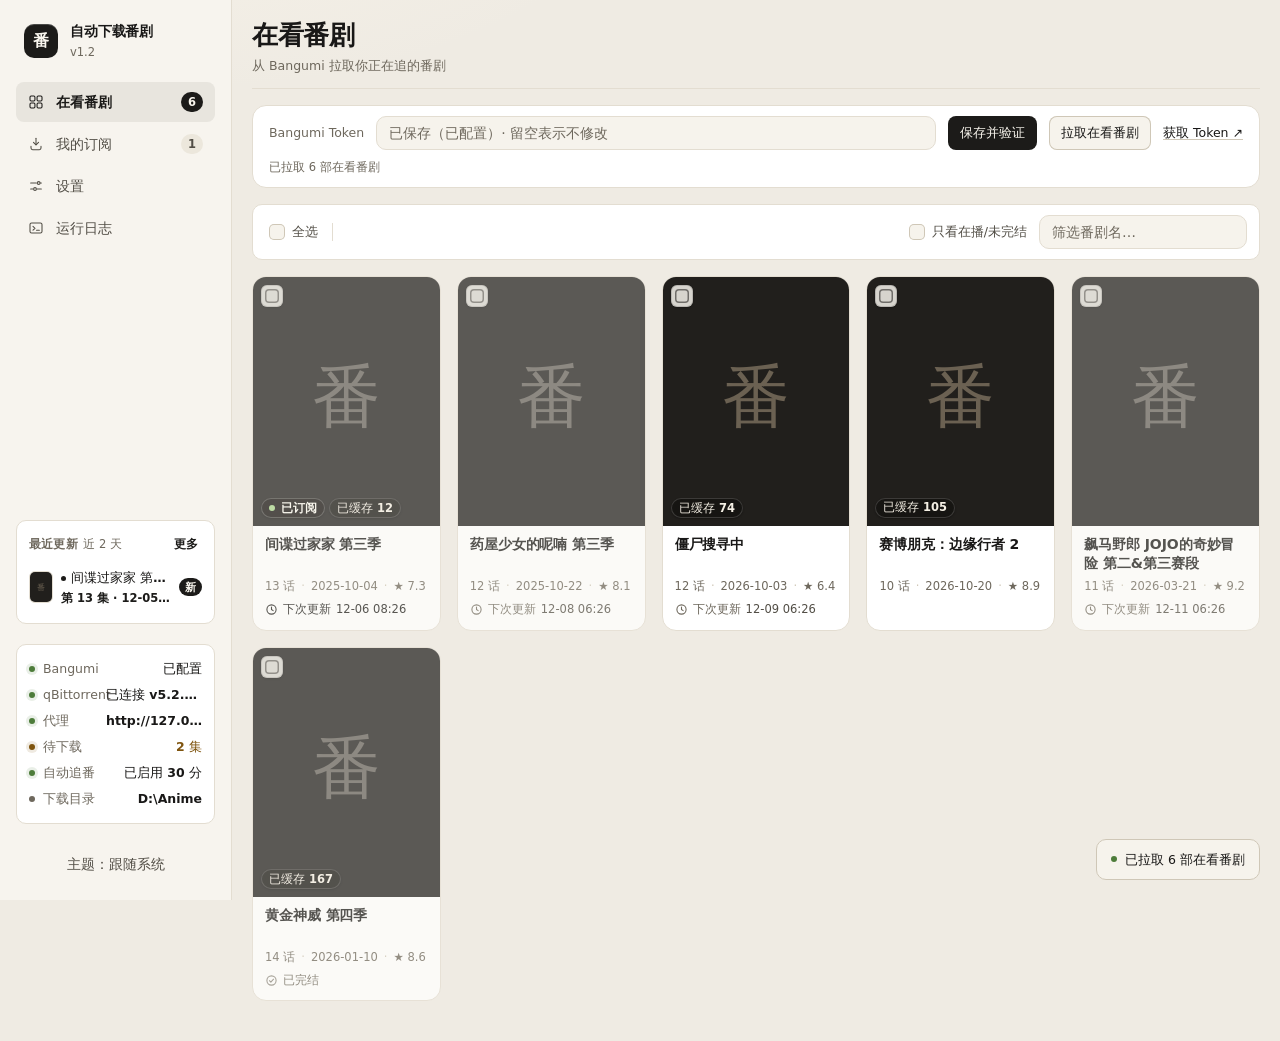
==== _probe/ui_fixture.html @ 160e0a3c "自动下载番剧" ====
<!DOCTYPE html>
<html lang="zh-CN" data-theme="dark">
<head>
<meta charset="UTF-8">
<title>UI 测试页（mock 数据）</title>
<link rel="stylesheet" href="../app/web/styles.css">
<style>
  /* 仅测试页使用：标注区域，方便截图核对 */
  .probe-note { font-size: 11px; color: var(--text-3); padding: 4px 0 0 2px; }
</style>
</head>
<body>
<script>
/* 截图/验收用：?theme=light|dark 强制主题（只影响这个 mock 页，产品逻辑不变） */
(function () {
  try {
    var forced = new URLSearchParams(location.search).get('theme');
    if (forced === 'light' || forced === 'dark') localStorage.setItem('anime-auto-dl-theme', forced);
    else localStorage.removeItem('anime-auto-dl-theme');
  } catch (e) { /* 忽略 */ }
})();
</script>
<!-- 与 index.html 完全一致的结构（由构建脚本从 index.html 抽取） -->

<div class="app">

  <!-- ============ 侧边栏 ============ -->
  <aside class="sidebar">
    <div class="brand">
      <div class="brand-mark">番</div>
      <div class="brand-text">
        <strong>自动下载番剧</strong>
        <span id="app-version">v1.2</span>
      </div>
    </div>

    <nav class="nav" id="nav">
      <button type="button" class="nav-item is-active" data-view="anime">
        <span class="nav-ico" aria-hidden="true"><svg viewBox="0 0 24 24"><rect x="3" y="3" width="7.4" height="7.4" rx="1.7"/><rect x="13.6" y="3" width="7.4" height="7.4" rx="1.7"/><rect x="3" y="13.6" width="7.4" height="7.4" rx="1.7"/><rect x="13.6" y="13.6" width="7.4" height="7.4" rx="1.7"/></svg></span><span class="nav-label">在看番剧</span>
        <span class="nav-badge" id="nav-count-anime">–</span>
      </button>
      <button type="button" class="nav-item" data-view="subs">
        <span class="nav-ico" aria-hidden="true"><svg viewBox="0 0 24 24"><path d="M12 3.5v9.5"/><path d="m8.2 9.4 3.8 3.8 3.8-3.8"/><path d="M4.5 15.5v2.6A2.4 2.4 0 0 0 6.9 20.5h10.2a2.4 2.4 0 0 0 2.4-2.4v-2.6"/></svg></span><span class="nav-label">我的订阅</span>
        <span class="nav-badge" id="nav-count-subs">–</span>
      </button>
      <button type="button" class="nav-item" data-view="config">
        <span class="nav-ico" aria-hidden="true"><svg viewBox="0 0 24 24"><path d="M4 7.5h8.5"/><path d="M18.5 7.5H20"/><circle cx="16" cy="7.5" r="2.1"/><path d="M4 16.5h3.5"/><path d="M13.5 16.5H20"/><circle cx="10.5" cy="16.5" r="2.1"/></svg></span><span class="nav-label">设置</span>
      </button>
      <button type="button" class="nav-item" data-view="logs">
        <span class="nav-ico" aria-hidden="true"><svg viewBox="0 0 24 24"><rect x="3" y="4.5" width="18" height="15" rx="2.4"/><path d="m7.5 9.5 3 2.9-3 2.9"/><path d="M12.8 15.3H17"/></svg></span><span class="nav-label">运行日志</span>
      </button>
    </nav>

    <!-- 侧栏「最近更新」：订阅里**近 2 天内**更新过的番（按最近一集播出时间排）（点一条跳到「我的订阅」并高亮那张卡片） -->
    <div class="side-updates" id="side-updates" hidden>
      <div class="side-updates-head">
        <span>最近更新<i class="side-updates-hint" id="side-updates-hint"></i></span>
        <button type="button" class="side-updates-more" id="btn-side-updates" title="看最近最多 50 条更新">更多</button>
      </div>
      <div class="side-updates-list" id="side-updates-list"></div>
    </div>

    <div class="side-status" id="side-status">
      <div class="status-row"><span class="dot dot-idle" id="dot-bgm"></span><span>Bangumi</span><b id="st-bgm">未配置</b></div>
      <div class="status-row"><span class="dot dot-idle" id="dot-qb"></span><span>qBittorrent</span><b id="st-qb">检测中</b></div>
      <div class="status-row"><span class="dot dot-idle" id="dot-proxy"></span><span>代理</span><b id="st-proxy">关闭</b></div>
      <!-- qBittorrent 掉线期间攒下的待下载集数：有货才显示，点一下立刻重试补下载 -->
      <div class="status-row is-action" id="row-pending" hidden
           title="qBittorrent 恢复连接后会自动补下载；点这里立刻重试">
        <span class="dot dot-warn" id="dot-pending"></span><span>待下载</span><b id="st-pending">0</b>
      </div>
      <div class="status-row"><span class="dot dot-idle" id="dot-watch"></span><span>自动追番</span><b id="st-watch">–</b></div>
      <div class="status-row"><span class="dot dot-idle"></span><span>下载目录</span><b id="st-root" class="ellipsis" title="">–</b></div>
    </div>

    <div class="side-foot">
      <button type="button" class="btn btn-ghost btn-block" id="btn-theme">切换主题</button>
    </div>
  </aside>

  <!-- ============ 主区域 ============ -->
  <main class="content">
    <header class="topbar">
      <div class="topbar-title">
        <h1 id="view-title">在看番剧</h1>
        <p id="view-sub">从 Bangumi 拉取你正在追的番剧</p>
      </div>
      <div class="topbar-actions" id="topbar-actions"></div>
    </header>

    <!-- 在看番剧 -->
    <section class="view" id="view-anime">
      <!-- Token 只在首次配置和失效时用：压成一行，把首屏让给封面 -->
      <div class="panel token-panel" id="token-panel">
        <span class="token-label">Bangumi Token</span>
        <input type="password" id="token-input" class="token-input" placeholder="粘贴 Access Token"
               autocomplete="off" spellcheck="false" aria-label="Bangumi Access Token">
        <button type="button" class="btn btn-primary btn-sm" id="btn-save-token">保存并验证</button>
        <button type="button" class="btn btn-sm" id="btn-load-anime">拉取在看番剧</button>
        <a class="link" id="link-get-token" href="https://next.bgm.tv/demo/access-token"
           target="_blank" rel="noopener">获取 Token ↗</a>
        <span class="token-state" id="token-state"></span>
      </div>

      <div class="toolbar" id="anime-toolbar">
        <label class="check"><input type="checkbox" id="check-all"><span>全选</span></label>
        <span class="toolbar-sep"></span>
        <span class="muted" id="selected-count">已选 0 部</span>
        <div class="batch-actions" id="batch-actions" hidden>
          <!-- 唯一入口：点「批量订阅」打开规则窗口，在里面填规则再执行（不绕过规则） -->
          <button type="button" class="btn btn-sm btn-primary" id="btn-batch-sub" title="按规则逐条匹配后订阅">批量订阅</button>
          <button type="button" class="btn btn-sm" id="btn-batch-fetch">只拉取信息，不下载</button>
          <button type="button" class="btn btn-sm btn-ghost" id="btn-clear-selection">清空选择</button>
        </div>
        <div class="spacer"></div>
        <!-- 默认不勾选：Bangumi「在看」里的番**全部**显示（用户要求），想看哪些还在播时再自己勾上 -->
        <label class="check"><input type="checkbox" id="only-airing"><span>只看在播/未完结</span></label>
        <input type="search" class="input input-search" id="anime-filter" placeholder="筛选番剧名…">
      </div>

      <div class="grid" id="anime-grid"></div>
      <div class="empty" id="anime-empty" hidden>
        <div class="empty-ico"><svg viewBox="0 0 24 24" aria-hidden="true"><rect x="3" y="3" width="7.4" height="7.4" rx="1.7"/><rect x="13.6" y="3" width="7.4" height="7.4" rx="1.7"/><rect x="3" y="13.6" width="7.4" height="7.4" rx="1.7"/><rect x="13.6" y="13.6" width="7.4" height="7.4" rx="1.7"/></svg></div>
        <p>还没有数据。填写 Token 后点击「拉取在看番剧」。</p>
      </div>
    </section>

    <!-- 我的订阅 -->
    <section class="view" id="view-subs" hidden>
      <div class="sub-summary" id="sub-summary"></div>
      <div class="sub-batch-bar" id="sub-batch-bar">
        <button type="button" class="btn btn-sm" id="btn-subs-batch-toggle">批量操作</button>
        <label class="check sub-batch-all"><input type="checkbox" id="subs-select-all"><span>全选</span></label>
        <span class="muted small" id="sub-batch-count"></span>
        <div class="spacer"></div>
        <button type="button" class="btn btn-sm" id="btn-subs-enable-all" disabled>启用</button>
        <button type="button" class="btn btn-sm" id="btn-subs-disable-all" disabled>停用</button>
        <button type="button" class="btn btn-sm" id="btn-subs-check-all" disabled>立即检查</button>
        <button type="button" class="btn btn-sm btn-danger" id="btn-subs-delete-all" disabled>删除</button>
        <span class="muted small" id="sub-batch-state"></span>
      </div>
      <div class="sub-list" id="sub-list"></div>
      <div class="empty" id="subs-empty" hidden>
        <div class="empty-ico"><svg viewBox="0 0 24 24" aria-hidden="true"><path d="M12 3.5v9.5"/><path d="m8.2 9.4 3.8 3.8 3.8-3.8"/><path d="M4.5 15.5v2.6A2.4 2.4 0 0 0 6.9 20.5h10.2a2.4 2.4 0 0 0 2.4-2.4v-2.6"/></svg></div>
        <p>还没有订阅。到「在看番剧」里点开一部番剧，选好字幕组和剧集加入订阅。</p>
      </div>
    </section>

    <!-- 设置 -->
    <section class="view" id="view-config" hidden>
      <div class="settings">

        <div class="panel">
          <div class="panel-head"><h2>下载器 qBittorrent</h2><span class="hint">本机 WebUI，不经过代理</span></div>
          <div class="form-grid">
            <div class="form-cell"><label for="cfg-qb-url">WebUI 地址</label>
              <input id="cfg-qb-url" placeholder="http://127.0.0.1:8080"></div>
            <div class="form-cell"><label for="cfg-qb-user">用户名</label>
              <input id="cfg-qb-user" placeholder="admin"></div>
            <div class="form-cell"><label for="cfg-qb-pass">密码</label>
              <input id="cfg-qb-pass" type="password" placeholder="本机免密可留空"></div>
            <div class="form-cell"><label for="cfg-qb-cat">分类名</label>
              <input id="cfg-qb-cat" placeholder="Bangumi"></div>
            <div class="form-cell"><label for="cfg-qb-tags">标签</label>
              <input id="cfg-qb-tags" placeholder="自动追番"></div>
          </div>
          <div class="panel-actions">
            <button type="button" class="btn btn-sm" id="btn-qb-test">测试连接</button>
          </div>
          <div class="inline-state" id="qb-state"></div>
        </div>

        <div class="panel">
          <div class="panel-head"><h2>下载位置</h2><span class="hint">每部番剧一个文件夹，名称为 Bangumi 简体名</span></div>
          <div class="form-grid">
            <div class="form-cell span-2"><label for="cfg-root">下载根目录</label>
              <input id="cfg-root" placeholder="D:\Anime"></div>
          </div>
          <div class="panel-actions">
            <button type="button" class="btn btn-sm" id="btn-show-folders">查看已有文件夹</button>
          </div>
          <div class="folders" id="folder-list"></div>
        </div>

        <div class="panel">
          <div class="panel-head"><h2>代理设置</h2><span class="hint">仅作用于 Bangumi 与资源网站，不代理 qBittorrent</span></div>
          <div class="form-grid">
            <div class="form-cell"><label class="switch"><input type="checkbox" id="cfg-proxy-on"><span>启用代理</span></label></div>
            <div class="form-cell"><label class="switch"><input type="checkbox" id="cfg-proxy-bgm"><span>Bangumi 走代理</span></label></div>
            <div class="form-cell"><label class="switch"><input type="checkbox" id="cfg-proxy-src"><span>资源站走代理</span></label></div>
            <div class="form-cell"><label for="cfg-proxy-url">代理地址</label>
              <input id="cfg-proxy-url" placeholder="http://127.0.0.1:7890"></div>
            <div class="form-cell"></div>
            <div class="form-cell"></div>
          </div>
        </div>

        <div class="panel">
          <div class="panel-head"><h2>资源网站优先级</h2><span class="hint">从上到下依次优先使用</span></div>
          <div class="source-list" id="source-list"></div>
          <p class="muted small">搜索顺序：先「字幕组 + 番剧名」，搜不到再单独用番剧名；同一条资源跨站去重。</p>
        </div>

        <div class="panel">
          <div class="panel-head"><h2>自动追番</h2><span class="hint">后台定时检查更新并自动下载新集</span></div>
          <div class="form-grid cols-2">
            <div class="form-cell is-switch"><label class="switch"><input type="checkbox" id="cfg-sub-on"><span>启用自动追番</span></label></div>
            <div class="form-cell is-switch"></div>
            <div class="form-cell"><label for="cfg-sub-interval">检查间隔（分钟）</label>
              <input id="cfg-sub-interval" type="number" min="5" max="1440" step="5"></div>
            <div class="form-cell"><label for="cfg-sub-initial">加入订阅时</label>
              <select id="cfg-sub-initial">
                <option value="latest">只下载最新一集</option>
                <option value="all">补齐已播出剧集</option>
                <option value="none">只追新，不补旧</option>
              </select></div>
            <div class="form-cell"><label for="cfg-sub-max">每轮最多下载集数</label>
              <input id="cfg-sub-max" type="number" min="1" max="50" step="1"></div>
            <div class="form-cell"></div>
          </div>
          <div class="panel-actions">
            <button type="button" class="btn btn-sm" id="btn-check-now">立即检查全部订阅</button>
          </div>
        </div>

        <div class="panel">
          <div class="panel-head"><h2>服务</h2><span class="hint">配置保存后立即生效</span></div>
          <div class="form-grid cols-2">
            <div class="form-cell is-switch"><label class="switch"><input type="checkbox" id="cfg-lan"><span>允许局域网访问</span></label></div>
            <div class="form-cell is-switch"><label class="switch"><input type="checkbox" id="cfg-openbrowser"><span>启动时打开浏览器</span></label></div>
            <div class="form-cell"><label for="cfg-host">监听地址</label>
              <input id="cfg-host" placeholder="127.0.0.1"></div>
            <div class="form-cell"><label for="cfg-port">端口</label>
              <input id="cfg-port" type="number" min="1024" max="65535"></div>
          </div>
          <!-- 局域网地址：勾上「允许局域网访问」后，手机/平板照这里显示的地址打开（改完要重启服务才生效） -->
          <div class="lan-hint" id="lan-hint" hidden></div>
          <div class="config-path" id="config-path"></div>
        </div>

        <div class="save-bar">
          <button type="button" class="btn btn-primary" id="btn-save-config">保存全部设置</button>
          <span class="muted" id="save-state"></span>
        </div>
      </div>
    </section>

    <!-- 日志 -->
    <section class="view" id="view-logs" hidden>
      <div class="panel">
        <div class="panel-head"><h2>最近 300 行</h2><span class="hint">按时间正序</span>
          <button type="button" class="btn btn-sm" id="btn-reload-logs">刷新</button></div>
        <pre class="logbox" id="logbox"></pre>
      </div>
    </section>
  </main>
</div>

<!-- ============ 「最近更新」弹窗：侧栏点「更多」打开，最多 50 条 ============ -->
<div class="modal-backdrop" id="updates-modal" hidden>
  <div class="modal updates-modal" role="dialog" aria-modal="true" aria-labelledby="updates-title">
    <header class="updates-head">
      <div>
        <h2 id="updates-title">最近更新</h2>
        <p class="updates-sub" id="updates-sub">按最近一集的播出时间排序</p>
      </div>
      <button type="button" class="icon-btn" id="updates-close" title="关闭"><svg viewBox="0 0 24 24" aria-hidden="true"><path d="M6.5 6.5l11 11M17.5 6.5l-11 11"/></svg></button>
    </header>
    <div class="updates-body" id="updates-list"></div>
  </div>
</div>

<!-- ============ 番剧详情弹窗 ============ -->
<div class="modal-backdrop" id="modal" hidden>
  <div class="modal" role="dialog" aria-modal="true">
    <header class="modal-head">
      <img class="modal-cover" id="m-cover" alt="">
      <div class="modal-info">
        <h2 id="m-title">—</h2>
        <div class="modal-sub" id="m-sub"></div>
        <div class="modal-aliases" id="m-aliases"></div>
      </div>
      <button type="button" class="icon-btn" id="m-close" title="关闭"><svg viewBox="0 0 24 24" aria-hidden="true"><path d="M6.5 6.5l11 11M17.5 6.5l-11 11"/></svg></button>
    </header>

    <div class="tabs" id="m-tabs">
      <button type="button" class="tab is-active" data-tab="res">资源列表</button>
      <button type="button" class="tab" data-tab="sub">订阅设置</button>
    </div>

    <!-- 资源列表 -->
    <div class="tab-body" id="tab-res">
      <!-- 手动搜索：自动搜索搜不到、或想指定某条资源时自己给关键词；加订阅时会把词记住，之后自动追新也用它 -->
      <div class="manual-search">
        <input id="f-keyword" placeholder="手动搜索关键词，回车即搜（可带字幕组名，如「ANi 药屋少女的呢喃」）">
        <button type="button" class="btn" id="btn-keyword-search">手动搜索</button>
        <button type="button" class="btn btn-sm" id="btn-keyword-reset" hidden>恢复自动搜索</button>
      </div>
      <div class="filters">
        <label class="filter"><span>资源站</span>
          <select id="f-source"><option value="">全部</option></select></label>
        <label class="filter"><span>字幕组</span>
          <select id="f-group"><option value="">全部</option></select></label>
        <label class="filter"><span>字幕语言</span>
          <select id="f-lang">
            <option value="">全部</option>
            <option value="chs">简体</option>
            <option value="cht">繁体</option>
            <option value="chj">简日双语</option>
            <option value="cjt">繁日双语</option>
            <option value="both">简繁/双语</option>
            <option value="jp">日文生肉</option>
            <option value="unknown">未标注</option>
          </select></label>
        <label class="filter"><span>分辨率</span>
          <select id="f-res"><option value="">全部</option><option>2160p</option><option>1080p</option><option>720p</option><option>480p</option></select></label>
        <label class="filter"><span>排序</span>
          <select id="f-sort">
            <option value="default">站点优先级</option>
            <option value="ep-desc">集数（新→旧）</option>
            <option value="ep-asc">集数（旧→新）</option>
            <option value="seeders">做种数</option>
            <option value="size">文件大小</option>
          </select></label>
        <label class="check" title="关掉后显示所有季度（含上一季）的资源"><input type="checkbox" id="f-season" checked><span>只看本季</span></label>
        <!-- 右侧动作成组：整行换行时也贴右，不会掉到下一行最左边 -->
        <div class="filters-actions">
          <button type="button" class="btn btn-sm" id="btn-research">重新搜索</button>
          <!-- 筛选完可直接订阅：优先用表里点选的那条资源；没点选则用「订阅设置」里选的集数 -->
          <button type="button" class="btn btn-primary" id="btn-sub-add-res">加入订阅</button>
        </div>
      </div>
      <!-- 第二行：合集 / 噪声项（用户要求：和主筛选分开一行） -->
      <div class="filters-row2">
        <label class="check"><input type="checkbox" id="f-batch"><span>含合集</span></label>
      </div>
      <div class="table-wrap">
        <table class="data-table" id="res-table">
          <thead>
            <tr>
              <!-- 表头可点排序（用户要求：搜索结果支持按标签排序）：data-sort 对应 sortResourceRows 的键 -->
              <th class="col-src sortable" data-sort="source">资源站</th>
              <th class="col-group sortable" data-sort="group">字幕组</th>
              <th class="col-title sortable" data-sort="title">标题</th>
              <th class="col-lang sortable" data-sort="lang">语言</th>
              <th class="col-res sortable" data-sort="resolution">分辨率</th>
              <th class="col-ep num sortable" data-sort="episode">集数</th>
              <th class="col-size num sortable" data-sort="size">大小</th>
              <th class="col-seed num sortable" data-sort="seeders">做种</th>
              <th class="col-time sortable" data-sort="published">发布</th>
              <th class="col-act">操作</th>
            </tr>
          </thead>
          <tbody id="res-body"></tbody>
        </table>
      </div>
      <div class="empty small" id="res-empty" hidden>没有符合条件的资源</div>
      <div class="search-state" id="search-state"></div>
    </div>

    <!-- 字幕组列表已并入「订阅设置」的限定字幕组下拉，这里不再单独成页 -->
    <!-- 保留隐藏容器供 app.js 渲染，避免旧代码引用报错 -->
    <div id="tab-group" hidden><div class="group-list" id="group-list"></div><div id="group-empty"></div></div>

    <!-- 订阅设置 -->
    <div class="tab-body" id="tab-sub" hidden>
      <p class="muted section-hint">选好字幕组与集数，直接点「加入订阅」即可。</p>
      <div class="form-grid">
        <div class="form-cell">

          <label for="s-source">资源站</label>

          <select id="s-source"><option value="">不限</option></select>

          <span class="field-tip">自动追新只在这个站搜（空=所有启用的站）</span>

        </div>

        <div class="form-cell">
          <label for="s-group">限定字幕组</label>
          <select id="s-group">
            <option value="">不限字幕组（任意组）</option>
          </select>
          <span class="field-tip" id="s-group-tip">选定后只从这个字幕组下载</span>
        </div>
        <div class="form-cell">
          <label for="s-res">限定分辨率</label>
          <select id="s-res">
            <option value="">不限</option>
            <option>2160p</option>
            <option>1080p</option>
            <option>720p</option>
            <option>480p</option>
          </select>

        <span class="field-tip">自动追新也只用这个分辨率</span>

        </div>

        <div class="form-cell">

          <label for="s-lang">字幕语言</label>

          <select id="s-lang">

            <option value="">不限</option>

            <option value="chs">简体</option>

            <option value="cht">繁体</option>

            <option value="chj">简日双语</option>

            <option value="cjt">繁日双语</option>

            <option value="both">简繁/双语</option>

            <option value="jp">日文生肉</option>

            <option value="unknown">未标注</option>

          </select>

          <span class="field-tip">选简体就只下简体：繁体、简繁、生肉都不会再自动下</span>
        </div>
        <div class="form-cell">
          <label for="s-episode">立即下载哪一集</label>
          <select id="s-episode">
            <option value="">不下载（仅订阅，之后自动追新）</option>
          </select>
          <span class="field-tip" id="s-episode-tip">按字幕组与分辨率自动挑最优的一条</span>
        </div>
        <div class="form-cell">
          <label for="s-initial">以后新集怎么下</label>
          <select id="s-initial">
            <option value="latest">只下载最新一集</option>
            <option value="all">补齐已播出剧集</option>
            <option value="none">只追新，不补旧</option>
          </select>
        </div>
        <div class="form-cell">
          <label for="s-total">总话数</label>
          <input id="s-total" type="number" min="0" step="1">
        </div>
        <div class="form-cell">
          <label for="s-keyword">自定义搜索词</label>
          <input id="s-keyword" placeholder="留空 = 按番剧名/别名自动搜索">
          <span class="field-tip" id="s-keyword-tip">留空＝按番剧名/别名搜索；手动搜索的词会自动填进来</span>
        </div>
        <div class="form-cell span-2">
          <label for="s-folder">下载目录</label>
          <input id="s-folder" placeholder="D:\Anime\番剧简体名">
        </div>
      </div>

      <div class="sub-preview" id="s-preview"></div>

      <div class="sub-actions">
        <button type="button" class="btn btn-primary" id="btn-sub-add">加入订阅</button>
        <button type="button" class="btn" id="btn-goto-res">去资源列表挑选单集 / 合集</button>
        <span class="muted" id="sub-state"></span>
      </div>

      <div class="history" id="sub-history"></div>
    </div>
  </div>
</div>

<div class="toasts" id="toasts"></div>

<!-- ui.js 必须在 app.js 之前：自绘下拉框与三态主题由它统一管理 -->



  <!-- 管理已下载：独立弹窗（以前是卡片里展开，会顶动整行导致按钮位移） -->
  <div class="modal-backdrop" id="dl-modal" hidden>
    <div class="modal downloads-modal" role="dialog" aria-modal="true" aria-labelledby="dl-title">
      <div class="updates-head">
        <div>
          <h2 id="dl-title">已下载文件管理</h2>
          <p class="updates-sub" id="dl-sub"></p>
        </div>
        <button type="button" class="icon-btn" id="dl-close" title="关闭">
          <svg viewBox="0 0 24 24" aria-hidden="true"><path d="M6.5 6.5l11 11M17.5 6.5l-11 11"/></svg>
        </button>
      </div>
      <div class="updates-body" id="dl-body"></div>
    </div>
  </div>


  <!-- 批量订阅设置：按规则顺序匹配，第一条没匹配到就用下一条 -->
  <div class="modal-backdrop" id="batch-modal" hidden>
    <div class="modal batch-modal" role="dialog" aria-modal="true" aria-labelledby="batch-title">
      <div class="updates-head">
        <div>
          <h2 id="batch-title">批量订阅设置</h2>
          <p class="updates-sub">按顺序尝试规则：第一条没匹配到就试下一条，全部不匹配则该番不订阅</p>
        </div>
        <button type="button" class="icon-btn" id="batch-close" title="关闭">
          <svg viewBox="0 0 24 24" aria-hidden="true"><path d="M6.5 6.5l11 11M17.5 6.5l-11 11"/></svg>
        </button>
      </div>
      <div class="updates-body">
        <div id="batch-rules" class="batch-rules"></div>
        <div class="panel-actions">
          <button type="button" class="btn btn-sm" id="batch-add-rule">添加订阅规则</button>
          <span class="muted small" id="batch-hint">优先级从上到下；合集不会自动下载，只会下最新一集，之后自动追新</span>
        </div>
        <div id="batch-result" class="batch-result"></div>
      </div>
      <div class="batch-foot">
        <button type="button" class="btn btn-primary" id="batch-run">开始批量订阅</button>
      </div>
    </div>
  </div>



<script>
/* =========================================================================
 * mock 层：替换 window.fetch，让 app.js 在无后端情况下渲染完整界面
 * ========================================================================= */
(function () {
  const now = Date.now() / 1000;

  const subjects = [
    { id: 498378, name: 'SPY×FAMILY Season 3', name_cn: '间谍过家家 第三季',
      summary: '间谍过家家第三季。', cover: '', date: '2025-10-04', eps: 13, total_episodes: 13,
      score: 7.3, rank: 1441, collect_type: 3, ep_status: 13, subscribed: true,
      aliases: ['间谍过家家 第三季', '間谍过家家 第三季', 'SPY x FAMILY', 'Spy x Family Season 3'] },
    { id: 568244, name: '薬屋のひとりごと 第3期', name_cn: '药屋少女的呢喃 第三季',
      summary: '', cover: '', date: '2025-10-22', eps: 12, total_episodes: 12,
      score: 8.1, rank: 210, collect_type: 3, ep_status: 4, subscribed: false,
      aliases: ['药屋少女的呢喃 第三季', '藥屋少女的呢喃 第三季', 'Kusuriya no Hitorigoto'] },
    { id: 586255, name: 'ゾンビさがしてます', name_cn: '僵尸搜寻中',
      summary: '', cover: '', date: '2026-10-03', eps: 12, total_episodes: 12,
      score: 6.4, rank: 3021, collect_type: 3, ep_status: 1, subscribed: false,
      aliases: ['僵尸搜寻中', '#ゾンビさがしてます'] },
    { id: 513878, name: 'Cyberpunk: Edgerunners 2', name_cn: '赛博朋克：边缘行者 2',
      summary: '', cover: '', date: '2026-10-20', eps: 10, total_episodes: 10,
      score: 8.9, rank: 88, collect_type: 3, ep_status: 0, subscribed: false,
      aliases: ['赛博朋克：边缘行者 2', 'Cyberpunk: Edgerunners 2'] },
    { id: 639938, name: 'スティール・ボール・ラン', name_cn: '飙马野郎 JOJO的奇妙冒险 第二&第三赛段',
      summary: '', cover: '', date: '2026-03-21', eps: 11, total_episodes: 11,
      score: 9.2, rank: 15, collect_type: 3, ep_status: 11, subscribed: false,
      aliases: ['飙马野郎', 'STEEL BALL RUN', 'JoJo no Kimyou na Bouken'] },
    { id: 361095, name: 'ゴールデンカムイ 第四期', name_cn: '黄金神威 第四季',
      summary: '', cover: '', date: '2026-01-10', eps: 14, total_episodes: 14,
      score: 8.6, rank: 120, collect_type: 3, ep_status: 14, subscribed: false,
      aliases: ['黄金神威 第四季', 'Golden Kamuy'] }
  ];

  // 与后端 Subject.to_dict() 保持一致：补齐 display_name / traditional_name / english_name
  // 并补上资源缓存字段（后端 /api/bangumi/collections 会返回），用于验证卡片标记
  subjects.forEach((s, i) => {
    s.display_name = s.name_cn || s.name || `subject-${s.id}`;
    s.traditional_name = s.name_cn || s.name || '';
    s.english_name = s.aliases.find((a) => /^[\x00-\x7F]+$/.test(a)) || '';
    s.resources_cached = i % 3 !== 1;                 // 大部分番剧已预热
    s.resources_cached_count = s.resources_cached ? (12 + i * 31) : 0;
    s.resources_cached_age = s.resources_cached ? (60 + i * 240) : null;
    // 下次更新（后端 core/airtimes.py 会按 bangumi-data 算好这些字段）
    if (i !== 3) {                                    // 留一部没有数据，验证「没有就不占位」
      const soon = i === 0;                            // 第一部设为「即将更新」验证高亮
      const finished = i === 5;                        // 最后一部设为「已完结」验证替换文案
      const next = Math.floor(Date.now() / 1000) + (soon ? 2 * 3600 : (i + 1) * 24 * 3600);
      const d = new Date(next * 1000);
      const wd = '周' + '日一二三四五六'[d.getDay()];
      const jst = new Date((next + 3600) * 1000);
      const wdJst = '周' + '日一二三四五六'[jst.getDay()];
      const p2 = (n) => String(n).padStart(2, '0');
      const mmdd = `${p2(d.getMonth() + 1)}-${p2(d.getDate())} ${p2(d.getHours())}:${p2(d.getMinutes())}`;
      s.airtime = {
        next_ts: next,
        next_text: `${mmdd}（${wd}）`,
        next_full: `${d.getFullYear()}-${mmdd}（${wd}）`,
        jst_text: `${p2(jst.getMonth() + 1)}-${p2(jst.getDate())} ${p2(jst.getHours())}:${p2(jst.getMinutes())}（${wdJst}）· 日本时间`,
        station: 'TOKYO MX',
        source: 'bangumi-data',
        finished: finished,
        finished_text: '已完结',
        end_text: finished ? '最后一集 06-28 16:00（周日）· 北京时间' : '',
        tip: finished
          ? `已完结：最后一集 06-28 16:00（周日）· 北京时间\n电视台：TOKYO MX\n数据来源：bangumi-data（每天刷新）`
          : `下次更新：${d.getFullYear()}-${mmdd}（${wd}） · 北京时间\n日本时间：${p2(jst.getMonth() + 1)}-${p2(jst.getDate())} ${p2(jst.getHours())}:${p2(jst.getMinutes())}（${wdJst}）\n电视台：TOKYO MX\n数据来源：bangumi-data（每天刷新）`,
      };
    }
  });

  const resources = [
    { source: 'dmhy', source_name: '动漫花园', title: '[桜都字幕组] / Spy x Family (2025) [13][1080p][简体内嵌]间谍过家家第三季',
      group: '桜都字幕组', team_id: '619', resolution: '1080p', lang: 'chs', size_text: '384.2MB', size_bytes: 402900000,
      seeders: 1204, leechers: 32, published: '2026/08/28 05:32', episode: 13, episode_end: 13,
      is_batch: false, is_noise: false, magnet: 'magnet:?xt=urn:btih:aaaaaaaaaaaaaaaaaaaaaaaaaaaaaaaaaaaaaaaa' },
    { source: 'dmhy', source_name: '动漫花园', title: '[桜都字幕组] / Spy x Family (2025) [13][1080p][简繁内封]间谍过家家第三季',
      group: '桜都字幕组', team_id: '619', resolution: '1080p', lang: 'both', size_text: '543.3MB', size_bytes: 569700000,
      seeders: 486, leechers: 12, published: '2026/08/28 05:35', episode: 13, episode_end: 13,
      is_batch: false, is_noise: false, magnet: 'magnet:?xt=urn:btih:bbbbbbbbbbbbbbbbbbbbbbbbbbbbbbbbbbbbbbbb' },
    { source: 'kisssub', source_name: '爱恋动漫', title: '[爱恋字幕社] 间谍过家家 第三季 - 12 [1080p][繁日內嵌]',
      group: '爱恋字幕社', team_id: '', resolution: '1080p', lang: 'cht', size_text: '515.1MB', size_bytes: 540200000,
      seeders: 86, leechers: 5, published: '2026/08/21', episode: 12, episode_end: 12,
      is_batch: false, is_noise: false, magnet: 'magnet:?xt=urn:btih:cccccccccccccccccccccccccccccccccccccccc' },
    { source: 'nyaa', source_name: 'Nyaa', title: '[SubsPlease] Spy x Family S03E13 (1080p) [A1B2C3D4].mkv',
      group: 'SubsPlease', team_id: '', resolution: '1080p', lang: '', size_text: '1.4GiB', size_bytes: 1503238553,
      seeders: 711, leechers: 20, published: '2026-08-28 15:00', episode: 13, episode_end: 13,
      is_batch: false, is_noise: false, magnet: 'magnet:?xt=urn:btih:dddddddddddddddddddddddddddddddddddddddd' },
    { source: 'dmhy', source_name: '动漫花园', title: '[沸班亚马制作组] 间谍过家家 第三季 [01-13Fin][1080p][简繁内封]',
      group: '沸班亚马制作组', team_id: '861', resolution: '1080p', lang: 'both', size_text: '5.8GB', size_bytes: 6227702579,
      seeders: 42, leechers: 3, published: '2026/08/30 11:02', episode: 1, episode_end: 13,
      is_batch: true, is_noise: false, magnet: 'magnet:?xt=urn:btih:eeeeeeeeeeeeeeeeeeeeeeeeeeeeeeeeeeeeeeee' },
    { source: 'dmhy', source_name: '动漫花园', title: '[云光字幕组] 间谍过家家 第三季 - 11 [1080p][简日双语]',
      group: '云光字幕组', team_id: '649', resolution: '1080p', lang: 'both', size_text: '498.0MB', size_bytes: 522200000,
      seeders: 9, leechers: 1, published: '2026/08/14 20:10', episode: 11, episode_end: 11,
      is_batch: false, is_noise: false, magnet: 'magnet:?xt=urn:btih:ffffffffffffffffffffffffffffffffffffffff' },
    { source: 'nyaa', source_name: 'Nyaa', title: '[Erai-raws] Spy x Family - 13 [1080p][MultiSub]',
      group: 'Erai-raws', team_id: '', resolution: '1080p', lang: 'both', size_text: '864.6MiB', size_bytes: 906600000,
      seeders: 284, leechers: 8, published: '2026-08-28 16:40', episode: 13, episode_end: 13,
      is_batch: false, is_noise: false, magnet: 'magnet:?xt=urn:btih:1111111111111111111111111111111111111111' },
    { source: 'kisssub', source_name: '爱恋动漫', title: '[爱恋&猫恋汉化组] 间谍过家家 第三季 第12话 [1080p][简繁]',
      group: '爱恋&猫恋汉化组', team_id: '', resolution: '1080p', lang: 'both', size_text: '520.4MB', size_bytes: 545700000,
      seeders: 63, leechers: 2, published: '2026/08/22', episode: 12, episode_end: 12,
      is_batch: false, is_noise: false, magnet: 'magnet:?xt=urn:btih:2222222222222222222222222222222222222222' }
  ];

  const subscription = {
    subject_id: 498378, name: '间谍过家家 第三季', name_original: 'SPY×FAMILY Season 3',
    cover: '', group: '桜都字幕组', team_id: '619', resolution: '1080p',
    folder: 'D:\\Anime\\间谍过家家 第三季', total_episodes: 13, last_episode: 13,
    enabled: true, primed: true, initial_mode: 'latest', downloaded_count: 13,
    downloaded: { aaaa: '[桜都字幕组] [13][1080p][简体内嵌]', bbbb: '[桜都字幕组] [12][1080p]' },
    history: [
      { time: now - 3600, title: '[桜都字幕组] / Spy x Family (2025) [13][1080p][简体内嵌]', source: '动漫花园',
        group: '桜都字幕组', resolution: '1080p', size: '384.2MB', episode: 13, reason: '自动追番' },
      { time: now - 90000, title: '[桜都字幕组] / Spy x Family (2025) [12][1080p][简繁内封]', source: '动漫花园',
        group: '桜都字幕组', resolution: '1080p', size: '543.3MB', episode: 12, reason: '加入订阅时下载' }
    ],
    created_at: now - 200000, last_check: now - 1800, last_result: '新增 1 集', last_new: 1,
    aliases: ['间谍过家家 第三季'], folder_exists: true,
    // 待下载队列（qBittorrent 掉线期间攒下的集数）：卡片上要能提示「待下载 N 集」
    pending_count: 2, pending_episodes: [14, 15],
    // 下次更新（后端 core/airtimes.py 提供；悬浮说明里含日本时间/电视台/来源）
    airtime: (() => {
      const next = now + 2 * 3600;
      const aired = now - 20 * 3600;                    // 20 小时前更新过（侧栏「最近更新」用）
      const d = new Date(next * 1000), jst = new Date((next + 3600) * 1000);
      const da = new Date(aired * 1000);
      const p2 = (n) => String(n).padStart(2, '0');
      const wd = '周' + '日一二三四五六'[d.getDay()];
      const wdJ = '周' + '日一二三四五六'[jst.getDay()];
      const wdA = '周' + '日一二三四五六'[da.getDay()];
      const md = `${p2(d.getMonth() + 1)}-${p2(d.getDate())} ${p2(d.getHours())}:${p2(d.getMinutes())}`;
      const mda = `${p2(da.getMonth() + 1)}-${p2(da.getDate())} ${p2(da.getHours())}:${p2(da.getMinutes())}`;
      return { next_ts: next, next_text: `${md}（${wd}）`,
               next_full: `${d.getFullYear()}-${md}（${wd}）`,
               jst_text: `${p2(jst.getMonth() + 1)}-${p2(jst.getDate())} ${p2(jst.getHours())}:${p2(jst.getMinutes())}（${wdJ}）· 日本时间`,
               aired_ts: aired, aired_text: mda, episode_no: 13,
               aired_full: `${da.getFullYear()}-${mda}（${wdA}）· 北京时间`,
               station: 'TOKYO MX', source: 'bangumi-data', finished: false, finished_text: '已完结',
               tip: `已更新：第 13 集 · ${da.getFullYear()}-${mda}（${wdA}）· 北京时间\n下次更新：${d.getFullYear()}-${md}（${wd}） · 北京时间\n电视台：TOKYO MX\n数据来源：bangumi-data（每天刷新）` };
    })(),
  };

  // ---- 待下载队列（qBittorrent 掉线期间攒下的）----
  // 可变：点「立即补下载」/ 侧栏那一行时 mock 会把队列清空，用来验证「恢复后提示」
  let queueItems = [
    { id: 'q1', subject_id: 498378, name: '间谍过家家 第三季', episode: 14,
      title: '[桜都字幕组] / Spy x Family [14][1080p][简体内嵌]', group: '桜都字幕组',
      source: '动漫花园', size: '384.2MB', reason: '自动追番', created: now - 3000,
      attempts: 3, last_error: '无法连接 qBittorrent（http://127.0.0.1:8080）', last_try: now - 60 },
    { id: 'q2', subject_id: 498378, name: '间谍过家家 第三季', episode: 15,
      title: '[桜都字幕组] / Spy x Family [15][1080p][简体内嵌]', group: '桜都字幕组',
      source: '动漫花园', size: '390.1MB', reason: '自动追番', created: now - 1500,
      attempts: 1, last_error: '无法连接 qBittorrent（http://127.0.0.1:8080）', last_try: now - 60 }
  ];
  let queueRecovered = 0;
  function queueState() {
    return {
      count: queueItems.length,
      subjects: new Set(queueItems.map(i => i.subject_id)).size,
      items: queueItems.slice(),
      last_error: queueItems.length ? queueItems[queueItems.length - 1].last_error : '',
      last_error_at: queueItems.length ? now - 60 : 0,
      last_try: now - 60, last_ok: queueRecovered || 0, recovered_at: queueRecovered,
      flushed_total: queueRecovered ? 2 : 0,
      oldest: queueItems.length ? queueItems[0].created : 0
    };
  }

  const responses = {
    '/api/status': {
      ok: true, version: '1.2', token_set: true,
      token_url: 'https://next.bgm.tv/demo/access-token',
      qb: { ok: true, base_url: 'http://127.0.0.1:8080', version: 'v5.2.1.10',
            webapi_version: '2.15.1', default_save_path: 'D:\\Anime', listen_port: 43420,
            categories: ['Bangumi'] },
      proxy: { enabled: true, url: 'http://127.0.0.1:7890', for_bangumi: true, for_sources: true, qb_proxied: false },
      download_root: 'D:\\Anime',
      sources: [
        { id: 'dmhy', name: '动漫花园', enabled: true, base: 'https://share.dmhy.org', priority: 1 },
        { id: 'kisssub', name: '爱恋动漫', enabled: true, base: 'https://www.kisssub.org', priority: 2 },
        { id: 'nyaa', name: 'Nyaa', enabled: true, base: 'https://nyaa.si', priority: 3 }
      ],
      watcher: { running: false, enabled: true, interval_minutes: 30, next_run: now + 900,
                 subscriptions: 1, last_run: now - 1800, last_summary: '检查 1 部，下载 1 集' },
      queue: queueState(),
      subscriptions: 1
    },
    '/api/config': {
      version: 1, bangumi_token: 'mocktoken1234567890', token_url: 'https://next.bgm.tv/demo/access-token',
      server: { host: '127.0.0.1', port: 7788, allow_lan: false, open_browser_on_start: true },
      proxy: { enabled: true, url: 'http://127.0.0.1:7890', for_bangumi: true, for_sources: true },
      qbittorrent: { base_url: 'http://127.0.0.1:8080', username: 'admin', password: '',
                     category: 'Bangumi', tags: '自动追番' },
      sources: [
        { id: 'dmhy', name: '动漫花园', enabled: true, base: 'https://share.dmhy.org', priority: 1 },
        { id: 'kisssub', name: '爱恋动漫', enabled: true, base: 'https://www.kisssub.org', priority: 2 },
        { id: 'nyaa', name: 'Nyaa', enabled: true, base: 'https://nyaa.si', priority: 3 }
      ],
      download: { root: 'D:\\Anime', preferred_resolution: '1080p', min_seeders: 0 },
      subscription: { enabled: true, interval_minutes: 30, initial_mode: 'latest',
                      max_episodes_per_round: 3, search_group_first: true },
      data_dir: 'C:\\app\\data', config_path: 'C:\\app\\data\\config.json'
    },
    '/api/bangumi/collections': { ok: true, total: subjects.length, items: subjects },
    '/api/search': {
      ok: true,
      subject: subjects[0],
      strategy: '字幕组+番剧名（搜不到自动回退番剧名）',
      elapsed: 4.2,
      keywords_used: { dmhy: ['桜都字幕组 + 间谍过家家 第三季'], kisssub: ['爱恋字幕社 + 间谍过家家 第三季'], nyaa: ['SubsPlease + Spy x Family'] },
      source_status: {
        dmhy: { id: 'dmhy', name: '动漫花园', ok: true, error: '', count: 42 },
        kisssub: { id: 'kisssub', name: '爱恋动漫', ok: true, error: '', count: 21 },
        nyaa: { id: 'nyaa', name: 'Nyaa', ok: true, error: '', count: 22 }
      },
      groups: ['桜都字幕组', '沸班亚马制作组', '云光字幕组', 'SubsPlease', '爱恋字幕社', 'ToonsHub'],
      total: resources.length, items: resources
    },
    '/api/groups': {
      ok: true, total: 8, by_source: true,
      status: { dmhy: { id: 'dmhy', name: '动漫花园', ok: true, count: 42 } },
      // 与后端 by_source=true 一致：按资源站分开，value = "source::组名"
      // 特意放了 dmhy/kisssub 各一条 ANi ——用户反馈的正是「两个站的 ANi 被合并」的场景
      groups: [
        { name: '桜都字幕组', source: 'dmhy', source_name: '动漫花园', count: 42, team_id: '619', value: 'dmhy::桜都字幕组', sources: ['动漫花园'] },
        { name: 'ANi', source: 'dmhy', source_name: '动漫花园', count: 1, team_id: '816', value: 'dmhy::ANi', sources: ['动漫花园'] },
        { name: '云光字幕组', source: 'dmhy', source_name: '动漫花园', count: 14, team_id: '649', value: 'dmhy::云光字幕组', sources: ['动漫花园'] },
        { name: '沸班亚马制作组', source: 'dmhy', source_name: '动漫花园', count: 21, team_id: '861', value: 'dmhy::沸班亚马制作组', sources: ['动漫花园'] },
        { name: '爱恋字幕社', source: 'kisssub', source_name: '爱恋动漫', count: 12, team_id: '', value: 'kisssub::爱恋字幕社', sources: ['爱恋动漫'] },
        { name: 'ANi', source: 'kisssub', source_name: '爱恋动漫', count: 1, team_id: '', value: 'kisssub::ANi', sources: ['爱恋动漫'] },
        { name: 'SubsPlease', source: 'nyaa', source_name: 'Nyaa', count: 22, team_id: '', value: 'nyaa::SubsPlease', sources: ['Nyaa'] },
        { name: 'ToonsHub', source: 'nyaa', source_name: 'Nyaa', count: 12, team_id: '', value: 'nyaa::ToonsHub', sources: ['Nyaa'] }
      ]
    },
    '/api/subscriptions': {
      ok: true, items: [subscription],
      status: { running: false, enabled: true, interval_minutes: 30, next_run: now + 900,
                subscriptions: 1, last_run: now - 1800, last_summary: '检查 1 部，下载 1 集' },
      queue: queueState()
    },
    '/api/queue': { ok: true, ...queueState() },
    '/api/qb/folders': {
      ok: true, root: 'D:\\Anime', root_exists: true,
      folders: [
        { name: '间谍过家家 第三季', path: 'D:\\Anime\\间谍过家家 第三季', size: '12.40 GB' },
        { name: '药屋少女的呢喃 第三季', path: 'D:\\Anime\\药屋少女的呢喃 第三季', size: '8.20 GB' },
        { name: '尼古喵喵', path: 'D:\\Anime\\尼古喵喵', size: '3.10 GB' }
      ]
    },
    '/api/logs': { ok: true, lines: [
      '2026-10-04 16:20:01 [INFO ] 自动追番后台线程已启动',
      '2026-10-04 16:20:02 [INFO ] qBittorrent 已连接：v5.2.1.10（WebAPI 2.15.1），默认目录 D:\\Anime',
      '2026-10-04 16:20:02 [INFO ] Bangumi 已登录：demo_user',
      '2026-10-04 16:35:10 [INFO ] 已添加下载：[桜都字幕组] / Spy x Family [13][1080p] → D:\\Anime\\间谍过家家 第三季',
      '2026-10-04 16:35:12 [INFO ] 追番检查完成：检查 1 部，下载 1 集'
    ] }
  };

  const realFetch = window.fetch.bind(window);
  window.__calls = [];                       // 记录所有请求，供测试断言提交内容
  window.fetch = function (input, init) {
    const url = typeof input === 'string' ? input : (input && input.url) || '';
    const path = url.split('?')[0];
    let sent = null;
    try { sent = init && init.body ? JSON.parse(init.body) : null; } catch (e) { sent = null; }
    window.__calls.push({ path, method: (init && init.method) || 'GET', body: sent });
    if (path.startsWith('/api/cover')) {
      // 用内联 SVG 当封面图
      const svg = `<svg xmlns="http://www.w3.org/2000/svg" width="300" height="400">
        <defs><linearGradient id="g" x1="0" y1="0" x2="1" y2="1">
        <stop offset="0" stop-color="#2b2721"/><stop offset="1" stop-color="#6b6152"/></linearGradient></defs>
        <rect width="300" height="400" fill="url(#g)"/>
        <text x="150" y="205" font-size="34" fill="#f4efe3" text-anchor="middle" font-family="sans-serif">番剧封面</text>
      </svg>`;
      return Promise.resolve(new Response(svg, { status: 200, headers: { 'Content-Type': 'image/svg+xml' } }));
    }
    if (path === '/api/qb/test') {
      return Promise.resolve(json({ ok: true, base_url: 'http://127.0.0.1:8080', version: 'v5.2.1.10',
        webapi_version: '2.15.1', default_save_path: 'D:\\Anime', listen_port: 43420, categories: ['Bangumi'] }));
    }
    if (path === '/api/subscriptions/check-all') {
      return Promise.resolve(json({ ok: true, result: { checked: 1, downloaded: 1, elapsed: 6.2,
        details: [{ subject_id: 498378, name: '间谍过家家 第三季', found: 42, downloaded: 1 }] } }));
    }
    // 待下载队列：补下载 / 删除（mock 里点一下就「qBittorrent 恢复」，队列清空）
    if (path === '/api/queue/flush') {
      const n = queueItems.length;
      queueItems = [];
      queueRecovered = now;
      subscription.pending_count = 0;
      subscription.pending_episodes = [];
      return Promise.resolve(json({ ok: true, flushed: n, remaining: 0, queue: queueState() }));
    }
    if (path === '/api/queue/delete') {
      const id = (sent && sent.id) || '';
      queueItems = queueItems.filter(i => i.id !== id);
      subscription.pending_count = queueItems.length;
      subscription.pending_episodes = queueItems.map(i => i.episode);
      return Promise.resolve(json({ ok: true, removed: 1, queue: queueState() }));
    }
    if (responses[path] !== undefined) {
      // 队列是会变的（点补下载后清空），所以队列相关的响应要**现算**，不能用建表时的快照
      const body = responses[path];
      if (path === '/api/status' || path === '/api/subscriptions') {
        body.queue = queueState();
        if (path === '/api/subscriptions') {
          body.items = [{ ...subscription, pending_count: queueItems.length,
                          pending_episodes: queueItems.map(i => i.episode) }];
        }
      }
      return Promise.resolve(json(body));
    }
    // 其它写操作一律返回成功，便于截图各种状态
    return Promise.resolve(json({ ok: true, subscription, downloaded_now: true, error: '',
      user: { id: 100000, nickname: 'demo_user', username: '100000' } }));
  };

  function json(obj) {
    return new Response(JSON.stringify(obj), { status: 200, headers: { 'Content-Type': 'application/json' } });
  }
  window.__MOCK_READY__ = true;
})();
</script>
<script src="../app/web/ui.js"></script>
<script src="../app/web/app.js"></script>
<script>
/* 截图/测量辅助：暴露给 CDP 调用 */
window.__probe = {
  /* 按番剧 id 找卡片：优先 data-subject-id，缺失时按标题文本兜底 */
  _card: function (subjectId) {
    const id = String(subjectId);
    let card = [...document.querySelectorAll('#anime-grid .card')]
      .find(c => c.dataset.subjectId === id || c.dataset.id === id);
    if (card) return card;
    const want = { '498378': '间谍过家家', '586255': '僵尸搜寻中',
                   '513878': '赛博朋克', '568244': '药屋少女' }[id];
    if (!want) return null;
    return [...document.querySelectorAll('#anime-grid .card')]
      .find(c => (c.textContent || '').includes(want)) || null;
  },
  openModal: function (subjectId) {
    const card = subjectId ? window.__probe._card(subjectId)
                           : document.querySelector('#anime-grid .card');
    if (card) card.click();
    return !!card;
  },
  switchView: function (name) {
    const btn = document.querySelector(`.nav-item[data-view="${name}"]`);
    if (btn) btn.click();
    return !!btn;
  },
  switchTab: function (name) {
    const tab = document.querySelector(`#m-tabs .tab[data-tab="${name}"]`);
    if (tab) tab.click();
    return !!tab;
  },
  ready: function () {
    return {
      appReady: document.body.classList.contains('app-ready'),
      cards: document.querySelectorAll('#anime-grid .card').length,
      rows: document.querySelectorAll('#res-body tr').length,
      groups: document.querySelectorAll('#group-list > *').length,
      subs: document.querySelectorAll('#sub-list > *').length
    };
  },
  setChecked: function (subjectId, on) {
    const card = window.__probe._card(subjectId);
    if (!card) return false;
    const box = card.querySelector('input[type=checkbox]');
    if (!box) return false;
    if (box.checked !== !!on) { box.checked = !!on; box.dispatchEvent(new Event('change', { bubbles: true })); }
    return true;
  },
  calls: function (path, method) {
    return (window.__calls || []).filter(c => c.path === path && (!method || c.method === method));
  },
  clearCalls: function () { window.__calls = []; },
  click: function (id) {
    const el = document.getElementById(id);
    if (el) { el.click(); return true; }
    return false;
  },
  selectOption: function (id, value) {
    const sel = document.getElementById(id);
    if (!sel) return false;
    const opt = [...sel.options].find(o => o.value === value);
    if (!opt) return false;
    sel.value = value;
    sel.dispatchEvent(new Event('change', { bubbles: true }));
    return true;
  },
  options: function (id) {
    const sel = document.getElementById(id);
    return sel ? [...sel.options].map(o => ({ v: o.value, t: o.textContent.trim() })) : null;
  }
};
</script>
</body>
</html>
---- app/web/styles.css ----
/* SPDX-FileCopyrightText: Copyright (C) 2026 kelstna (AI-assisted, see NOTICE.md)
   SPDX-License-Identifier: GPL-3.0-only */
/* ==========================================================================
   自动下载番剧 · 样式表（1.1 起重做视觉系统）

   北极星：安静的片库 —— 一屏里只有封面是彩色的。
   界面用中性色、发丝线和对齐说话；强调色只标记「当前在哪、正在做什么」。
   - 表面只有两级：画布 / 卡片（输入框和悬浮态再抬一级），不叠边框+重阴影
   - 一套控件语法：40px 高、10px 圆角、同一种按下位移与聚焦环
   - 字号只有五档：11.5 / 12.5 / 14 / 15 / 26（表格 13），数字一律等宽
   - 动效三处：按下反馈、视图切换、首次进场的封面依次出现
   ========================================================================== */

/* ---------- 1. 变量 ---------- */
:root {
  --font-sans: "Segoe UI Variable Text", "Segoe UI", "Microsoft YaHei UI", "Microsoft YaHei",
               "PingFang SC", "Hiragino Sans GB", "Noto Sans SC", system-ui, -apple-system, sans-serif;
  --font-mono: "Cascadia Mono", "JetBrains Mono", Consolas, "Courier New", monospace;
  --font-num: "Segoe UI Variable Text", "Segoe UI", var(--font-sans);

  /* 间距：4 的倍数，只有这几档 */
  --sp-1: 4px;  --sp-2: 8px;  --sp-3: 12px; --sp-4: 16px;
  --sp-5: 20px; --sp-6: 24px; --sp-8: 32px; --sp-10: 40px; --sp-12: 48px;

  /* 字号 */
  --fs-micro: 11.5px;
  --fs-meta: 12.5px;
  --fs-body: 14px;
  --fs-lead: 15px;
  --fs-h2: 15px;
  --fs-h1: 26px;
  --lh-tight: 1.34;
  --lh-body: 1.6;

  /* 圆角：控件 10、面板 14、弹窗 18 */
  --r-xs: 6px; --r-sm: 8px; --r-md: 10px; --r-lg: 14px; --r-xl: 18px; --r-pill: 999px;

  /* 控件尺寸（探针会量：同一场景里输入框/下拉/按钮必须同高） */
  --ctl-h: 40px;
  --btn-h: 40px;
  --sidebar-w: 232px;
  --row-h: 40px;

  /* 动效时长（按下 90ms，状态 160ms，进场 320ms） */
  --dur-fast: .09s;
  --dur: .16s;
  --dur-slow: .32s;
  --ease: cubic-bezier(.22, .61, .36, 1);
  --ease-out: cubic-bezier(.16, .84, .44, 1);
}

/* 深色：中性偏冷的近黑，靠明度分层，不靠彩色光晕 */
html[data-theme="dark"] {
  --bg:             #121110;
  --bg-grad:        radial-gradient(760px 380px at 16% -14%, #241f18 0%, transparent 64%);
  --sidebar:        #151412;
  --surface:        #1a1917;
  --surface-2:      #211f1c;
  --surface-3:      #2a2723;
  --border:         #2a2724;
  --border-strong:  #3a3630;
  --text:           #f2ede3;
  --text-2:         #b7b0a2;
  --text-3:         #8e887b;   /* ≥4.5:1（辅助信息也要能读） */
  /* 强调色 = 墨：深色下反相成骨白。整页除封面外只剩「墨」与「锈红」两色 */
  --accent:         #e9e1d0;
  --accent-hover:   #fbf5e8;
  --accent-soft:    rgba(233, 225, 208, .10);
  --accent-ring:    rgba(233, 225, 208, .22);
  --on-accent:      #16150f;
  --ok:             #8fbf72;
  --ok-soft:        rgba(143, 191, 114, .13);
  --warn:           #d9a53f;
  --warn-soft:      rgba(217, 165, 63, .13);
  --bad:            #e07a5f;
  --bad-soft:       rgba(224, 122, 95, .13);
  --shadow:         0 28px 60px -28px rgba(0, 0, 0, .85);
  --shadow-sm:      0 2px 10px -4px rgba(0, 0, 0, .7);
  --scrim:          rgba(10, 9, 8, .74);
  --table-stripe:   rgba(255, 255, 255, .016);
  --cover-bg:       #141312;
  --glass:          rgba(18, 16, 14, .66);
  --scroll-thumb:   #3a352e;
  /* 压在封面上的控件：深色玻璃 + 暖白图标 */
  --on-cover:        #f6f1e6;
  --on-cover-line:   rgba(255, 255, 255, .82);
  --on-cover-ring:   rgba(255, 255, 255, .20);
  --on-cover-glass:  rgba(18, 16, 13, .58);
}

/* 浅色：纸白画布，蓝灰发丝线，同一个强调色 */
html[data-theme="light"] {
  --bg:             #efebe3;
  --bg-grad:        radial-gradient(760px 380px at 14% -16%, #f7f2e8 0%, transparent 62%);
  --sidebar:        #f7f4ee;
  --surface:        #ffffff;
  --surface-2:      #f6f3ec;
  --surface-3:      #ece7dc;
  --border:         #e3ddd1;
  --border-strong:  #cfc7b7;
  --text:           #191817;
  --text-2:         #524e46;
  --text-3:         #6e685d;   /* ≥4.5:1 */
  --accent:         #1c1b19;
  --accent-hover:   #000000;
  --accent-soft:    rgba(28, 27, 25, .07);
  --accent-ring:    rgba(28, 27, 25, .18);
  --on-accent:      #faf7ef;
  --ok:             #4d7c3a;
  --ok-soft:        rgba(77, 124, 58, .12);
  --warn:           #7f540e;
  --warn-soft:      rgba(127, 84, 14, .12);
  --bad:            #b4432b;
  --bad-soft:       rgba(180, 67, 43, .10);
  --shadow:         0 24px 48px -26px rgba(40, 34, 26, .30);
  --shadow-sm:      0 1px 3px rgba(40, 34, 26, .10);
  --scrim:          rgba(30, 27, 23, .46);
  --table-stripe:   rgba(40, 34, 26, .016);
  --cover-bg:       #ebe6dc;
  --glass:          rgba(255, 253, 248, .74);
  --scroll-thumb:   #c9c1b2;
  /* 浅色主题下封面往往很亮：玻璃改成暖白，图标与描边用墨色 */
  --on-cover:        #1c1b19;
  --on-cover-line:   rgba(28, 27, 25, .55);
  --on-cover-ring:   rgba(28, 27, 25, .16);
  --on-cover-glass:  rgba(255, 252, 245, .82);
}

/* ---------- 2. 基础 ---------- */
*, *::before, *::after { box-sizing: border-box; }
html, body { height: 100%; }

body {
  margin: 0;
  font-family: var(--font-sans);
  font-size: var(--fs-body);
  line-height: var(--lh-body);
  color: var(--text);
  background: var(--bg);
  background-image: var(--bg-grad);
  background-attachment: fixed;
  -webkit-font-smoothing: antialiased;
  text-rendering: optimizeLegibility;
}

h1, h2, h3, p { margin: 0; }
h1 { font-size: var(--fs-h1); font-weight: 600; letter-spacing: -.015em; line-height: 1.2; }
h2 { font-size: var(--fs-h2); font-weight: 600; line-height: var(--lh-tight); }
h3 { font-size: var(--fs-body); font-weight: 600; }

a { color: var(--accent); text-decoration: none; }
a:hover { color: var(--accent-hover); text-decoration: underline; text-underline-offset: 2px; }

button, input, select, textarea { font: inherit; color: inherit; }
button { cursor: pointer; background: none; border: 0; padding: 0; }
img { display: block; }

/* 数字一律等宽，表格与统计才对得齐 */
.num, .data-table td.num, .data-table th.num, .stat-value, .nav-badge, .badge,
.kb, code, pre, .logbox, .card-meta .num, .card-air-time, .update-time, .updates-time {
  font-variant-numeric: tabular-nums;
}

::-webkit-scrollbar { width: 10px; height: 10px; }
::-webkit-scrollbar-track { background: transparent; }
::-webkit-scrollbar-thumb {
  background: var(--scroll-thumb); border-radius: var(--r-pill);
  border: 3px solid transparent; background-clip: content-box;
}
::-webkit-scrollbar-thumb:hover { background: var(--text-3); background-clip: content-box; }

:focus-visible { outline: 2px solid var(--accent); outline-offset: 2px; border-radius: var(--r-xs); }

/* hidden 属性必须始终生效：.view{display:flex} 等规则会覆盖它 */
[hidden] { display: none !important; }
body.modal-open { overflow: hidden; }

/* ---------- 3. 布局骨架 ---------- */
.app {
  display: grid;
  grid-template-columns: var(--sidebar-w) minmax(0, 1fr);
  min-height: 100vh;
}

.sidebar {
  display: flex;
  flex-direction: column;
  gap: var(--sp-5);
  width: var(--sidebar-w);
  height: 100vh;
  position: sticky;
  top: 0;
  padding: var(--sp-5) var(--sp-4) var(--sp-4);
  background: var(--sidebar);
  border-right: 1px solid var(--border);
}

/* 品牌：一个实心方块 + 两行字，不用渐变字 */
.brand { display: flex; align-items: center; gap: var(--sp-3); padding: 0 var(--sp-2); }
.brand-mark {
  width: 34px; height: 34px; flex: 0 0 34px;
  display: grid; place-items: center;
  border-radius: 10px;
  background: var(--accent);
  color: var(--on-accent);
  /* 单个汉字要「看起来」居中：line-height 改成 1、去掉字距（字距会在字后面多出半个空隙，
     让单字整体偏左），再用 padding 做一次光学微调 */
  font-size: 16px; font-weight: 700; line-height: 1; letter-spacing: 0;
  padding-top: 1px;
  box-shadow: inset 0 1px 0 rgba(255, 255, 255, .20);
}
.brand-text { display: flex; flex-direction: column; min-width: 0; gap: 1px; }
.brand-text strong { font-size: 14px; font-weight: 600; letter-spacing: -.01em; white-space: nowrap; }
.brand-text span { font-size: var(--fs-micro); color: var(--text-3); font-variant-numeric: tabular-nums; }

/* 导航：40px 行，选中用底色而不是边框 */
.nav { display: flex; flex-direction: column; gap: 2px; }
.nav-item {
  display: flex; align-items: center; gap: var(--sp-3);
  height: var(--row-h); padding: 0 var(--sp-3);
  border-radius: var(--r-sm);
  color: var(--text-2);
  font-size: var(--fs-body);
  text-align: left;
  transition: background var(--dur) var(--ease), color var(--dur) var(--ease);
}
.nav-item:hover { background: var(--surface-2); color: var(--text); }
.nav-item.is-active { background: var(--accent-soft); color: var(--accent); font-weight: 600; }
.nav-ico { width: 16px; height: 16px; flex: 0 0 16px; display: grid; place-items: center; }
.nav-ico svg { width: 16px; height: 16px; fill: none; stroke: currentColor; stroke-width: 1.6; stroke-linecap: round; stroke-linejoin: round; }
.nav-label { flex: 1 1 auto; min-width: 0; overflow: hidden; text-overflow: ellipsis; white-space: nowrap; }
.nav-badge {
  min-width: 22px; height: 20px; padding: 0 6px;
  display: inline-flex; align-items: center; justify-content: center;
  border-radius: var(--r-pill);
  background: var(--surface-3);
  font-size: var(--fs-micro); font-weight: 560; color: var(--text-2);
}
.nav-item.is-active .nav-badge { background: var(--accent); color: var(--on-accent); }

/* 侧栏「最近更新」：一条安静的小列表 */
.side-updates {
  margin-top: auto;
  display: flex; flex-direction: column; gap: var(--sp-2);
  padding: var(--sp-3);
  background: var(--surface);
  border: 1px solid var(--border);
  border-radius: var(--r-md);
}
.side-updates[hidden] { display: none; }
.side-updates-head {
  display: flex; align-items: baseline; justify-content: space-between;
  font-size: var(--fs-micro); font-weight: 600; letter-spacing: .02em; color: var(--text-3);
}
.side-updates-hint { margin-left: 5px; font-style: normal; font-weight: 500; font-size: var(--fs-micro); color: var(--text-3); }
.side-updates-more {
  font-size: var(--fs-micro); color: var(--accent); padding: 2px 4px; border-radius: var(--r-xs);
  transition: background var(--dur) var(--ease);
}
.side-updates-more:hover { background: var(--accent-soft); text-decoration: none; }
.side-updates-list { display: flex; flex-direction: column; gap: 2px; }

.update-row {
  display: flex; align-items: center; gap: var(--sp-2);
  padding: 4px 5px; margin: 0 -5px;
  border-radius: var(--r-xs); text-align: left;
  transition: background var(--dur) var(--ease);
}
.update-row:hover { background: var(--surface-2); }
.update-cover {
  width: 24px; height: 32px; flex: 0 0 24px;
  object-fit: cover; border-radius: var(--r-xs);
  background: var(--cover-bg); border: 1px solid var(--border);
}
.update-main { display: flex; flex-direction: column; min-width: 0; gap: 1px; }
.update-name { font-size: var(--fs-meta); font-weight: 560; color: var(--text); overflow: hidden; text-overflow: ellipsis; white-space: nowrap; }
.update-time { font-size: var(--fs-micro); color: var(--text-3); overflow: hidden; text-overflow: ellipsis; white-space: nowrap; }
.update-row.is-next .update-time { color: var(--accent); font-weight: 600; }
.update-row.is-next .update-name::before {
  content: ""; display: inline-block; width: 5px; height: 5px; margin-right: 5px;
  vertical-align: 1px; border-radius: 50%; background: var(--accent);
}
.update-soon {
  flex: 0 0 auto; height: 18px; padding: 0 6px;
  display: inline-flex; align-items: center;
  border-radius: var(--r-pill); background: var(--accent); color: var(--on-accent);
  font-size: 10.5px; font-weight: 600;
}
.update-empty { font-size: var(--fs-micro); color: var(--text-3); }

/* 侧栏状态：行高一致，标签弱、值强 */
.side-status {
  display: flex; flex-direction: column; gap: 2px;
  padding: var(--sp-3);
  background: var(--surface);
  border: 1px solid var(--border);
  border-radius: var(--r-md);
}
.status-row {
  display: grid;
  grid-template-columns: 6px minmax(0, 1fr) auto;
  align-items: center;
  gap: var(--sp-2);
  height: 24px;
  border-radius: var(--r-xs);
}
.status-row span:nth-child(2) { color: var(--text-3); font-size: var(--fs-meta); }
.status-row b {
  font-weight: 560; font-size: var(--fs-meta); color: var(--text);
  text-align: right; max-width: 96px;
  overflow: hidden; text-overflow: ellipsis; white-space: nowrap;
}
.dot { width: 6px; height: 6px; border-radius: 50%; background: var(--text-3); }
.dot-ok   { background: var(--ok);   box-shadow: 0 0 0 3px var(--ok-soft); }
.dot-bad  { background: var(--bad);  box-shadow: 0 0 0 3px var(--bad-soft); }
.dot-warn { background: var(--warn); box-shadow: 0 0 0 3px var(--warn-soft); }
.dot-idle { background: var(--text-3); }
.status-row.is-action { cursor: pointer; margin: 0 -6px; padding: 0 6px; transition: background var(--dur) var(--ease); }
.status-row.is-action:hover { background: var(--surface-2); }
.status-row.is-action b { color: var(--warn); }

.side-foot { display: flex; flex-direction: column; gap: var(--sp-2); }

/* ---------- 4. 主区域 ---------- */
.content {
  display: flex;
  flex-direction: column;
  min-width: 0;
  padding: var(--sp-5) var(--sp-8) var(--sp-12);
}

/* 页头：一条发丝线以下全部是工作区 */
.topbar {
  display: flex;
  align-items: flex-end;
  justify-content: space-between;
  gap: var(--sp-4);
  padding-bottom: var(--sp-3);
  margin-bottom: var(--sp-4);
  border-bottom: 1px solid var(--border);
}
.topbar-title { min-width: 0; }
.topbar-title h1 { font-size: var(--fs-h1); }
.topbar-title p { margin-top: 5px; font-size: var(--fs-meta); color: var(--text-3); text-wrap: pretty; }
.topbar-actions { display: flex; align-items: center; gap: var(--sp-2); flex-wrap: wrap; }

.view { display: flex; flex-direction: column; min-width: 0; animation: view-in var(--dur-slow) var(--ease-out); }
.view[hidden] { display: none; }
@keyframes view-in { from { opacity: 0; transform: translateY(4px); } to { opacity: 1; transform: none; } }

/* ---------- 5. 面板 ---------- */
.panel {
  background: var(--surface);
  border: 1px solid var(--border);
  border-radius: var(--r-lg);
  padding: 18px var(--sp-5);
}
.panel + .panel,
.panel + .toolbar,
.toolbar + .grid,
.panel + .grid,
#warmup-line + .toolbar { margin-top: var(--sp-4); }
.panel-head {
  display: flex; align-items: baseline; gap: var(--sp-3);
  margin-bottom: var(--sp-4);
  min-height: 22px;
}
.panel-head h2 { font-size: var(--fs-h2); }
.panel-head .hint { font-size: var(--fs-meta); color: var(--text-3); }
.panel-head > .btn { margin-left: auto; align-self: center; }

/* 设置页：面板之间统一的竖向节奏 */
.settings { display: flex; flex-direction: column; gap: var(--sp-4); }

/* ---------- 6. 表单与控件 ---------- */
.row { display: flex; align-items: flex-end; gap: var(--sp-3); flex-wrap: wrap; }
.field { display: flex; flex-direction: column; gap: 6px; min-width: 0; }
.field.grow { flex: 1 1 320px; }
.field > label {
  font-size: var(--fs-meta); color: var(--text-3); font-weight: 500;
  min-height: 18px; line-height: 18px;
}
.field-actions { flex: 0 0 auto; }
/* 按钮行：高度跟内容走（min-height 兜底），和同行的输入框严格对齐 */
.btn-row { display: flex; align-items: center; gap: var(--sp-2); flex-wrap: wrap; min-height: var(--ctl-h); }

.grid-form { display: grid; gap: var(--sp-4); }
.grid-form .span2 { grid-column: span 2; }

.form-grid { display: grid; grid-template-columns: repeat(3, minmax(0, 1fr)); gap: var(--sp-4) var(--sp-4); }
.form-cell { display: flex; flex-direction: column; gap: 6px; min-width: 0; }
.form-cell > label,
.form-cell > .label-ghost {
  height: 18px; line-height: 18px;
  font-size: var(--fs-meta); color: var(--text-3); font-weight: 500;
  display: flex; align-items: center;
}
.form-cell > .label-ghost { min-height: 18px; }
.form-cell > input, .form-cell > select, .form-cell > .input { width: 100%; }
.form-cell.span-2 { grid-column: span 2; }
.form-cell.span-3 { grid-column: 1 / -1; }   /* 跨满整行：地址输入框从最左侧开始 */
.form-grid.cols-2 { grid-template-columns: repeat(2, minmax(0, 1fr)); }  /* 两列：字段不会被挤到中间 */
.form-cell.is-switch { align-self: start; }        /* 开关格不跟着输入框撑高，避免留出空白 */
.form-cell-btn { justify-content: flex-start; }
/* .form-cell 是纵向 flex，默认 stretch 会把按钮拉成整列宽 —— 按钮一律靠左自适应 */
.form-cell > .btn, .form-cell-btn > .btn { width: auto; align-self: flex-start; }
.field-tip { font-size: var(--fs-micro); line-height: 1.5; color: var(--text-3); max-width: 46ch; text-wrap: pretty; }
.field-tip:empty { display: none; }

/* 文本类控件：一个基准高度、一种边框、一种聚焦环 */
input:where(:not([type="checkbox"], [type="radio"], [type="file"], [type="range"], [type="color"],
                    [type="submit"], [type="button"], [type="reset"], [type="hidden"])),
select, textarea, .input {
  height: var(--ctl-h);
  width: 100%;
  min-width: 0;
  padding: 0 var(--sp-3);
  background: var(--surface-2);
  border: 1px solid var(--border);
  border-radius: var(--r-md);
  font-size: var(--fs-body);
  color: var(--text);
  transition: border-color var(--dur) var(--ease), background var(--dur) var(--ease), box-shadow var(--dur) var(--ease);
}
input[type="number"] { font-family: var(--font-num); font-variant-numeric: tabular-nums; }
input[type="number"]::-webkit-outer-spin-button,
input[type="number"]::-webkit-inner-spin-button { height: 24px; margin: 2px 2px 2px 0; }
textarea { height: auto; padding: var(--sp-2) var(--sp-3); line-height: 1.6; }
input:hover, select:hover { border-color: var(--border-strong); }
input:focus, select:focus, textarea:focus {
  outline: none;
  border-color: var(--accent);
  box-shadow: 0 0 0 3px var(--accent-ring);
  background: var(--surface);
}
input::placeholder, textarea::placeholder { color: var(--text-3); }
html[data-theme="light"] select { background: var(--surface); }

.toolbar .input-search { width: 208px; height: 34px; }

/* 开关：32×18 轨道 + 14 圆点，和 40px 控件行居中对齐 */
/* 开关：轨道 34×18、圆点 14、内缩 2
   —— 轨道和圆点都用 top:50% + margin-top 居中，换行高不会偏；勾选后圆点右移 16px */
  .switch {
    display: inline-flex; align-items: center; gap: 6px;
    height: 18px;
    font-size: var(--fs-meta); color: var(--text-2);
    cursor: pointer; user-select: none;
  }
  .switch input { position: absolute; opacity: 0; width: 0; height: 0; }
  .switch span {
    position: relative; display: inline-flex; align-items: center;
    height: 18px; padding-left: 40px; line-height: 18px;
  }
  .switch span::before {
    content: ""; position: absolute; left: 0; top: 50%; margin-top: -9px;
    width: 34px; height: 18px; border-radius: var(--r-pill);
    background: var(--surface-3);
    box-shadow: inset 0 0 0 1px var(--border-strong);
    transition: background var(--dur) var(--ease), box-shadow var(--dur) var(--ease);
  }
  .switch span::after {
    content: ""; position: absolute; left: 2px; top: 50%; margin-top: -7px;
    width: 14px; height: 14px; border-radius: 50%;
    background: var(--text-3);
    transition: transform var(--dur) var(--ease), background var(--dur) var(--ease);
  }
  .switch input:checked + span::before { background: var(--accent); box-shadow: none; }
  .switch input:checked + span::after { transform: translateX(16px); background: var(--on-accent); }
  .switch input:focus-visible + span::before { box-shadow: 0 0 0 3px var(--accent-ring); }
  .switch:hover span::before { box-shadow: inset 0 0 0 1px var(--text-3); }

  /* 订阅卡片右侧：放在 32px 高的动作行里，开关本身尺寸不变。
     文案会在「启用 / 已停用」之间变，给一个固定最小宽度，切换时按钮不会跟着左右跳 */
  .sub-item .sub-actions .switch {
    flex: 0 0 90px; width: 90px;
    height: 32px; margin-right: 2px;
    justify-content: flex-end; white-space: nowrap;
  }
  .sub-item .sub-actions .switch span { height: 18px; line-height: 18px; }

  /* 复选：16px 方框，选中填充强调色 + 手绘勾 */
.check {
  display: inline-flex; align-items: center; gap: 7px;
  font-size: var(--fs-meta); color: var(--text-2);
  cursor: pointer; user-select: none; height: 34px;
}
.check input {
  appearance: none; -webkit-appearance: none; margin: 0;
  width: 16px; height: 16px; flex: 0 0 16px;
  border-radius: 5px; background: var(--surface-2);
  box-shadow: inset 0 0 0 1px var(--border-strong);
  display: grid; place-items: center;
  transition: background var(--dur) var(--ease), box-shadow var(--dur) var(--ease);
}
.check input:checked { background: var(--accent); box-shadow: none; }
.check input:checked::after {
  content: ""; width: 9px; height: 5px;
  border-left: 2px solid var(--on-accent); border-bottom: 2px solid var(--on-accent);
  transform: translateY(-1px) rotate(-45deg);
}
.check input:focus-visible { box-shadow: 0 0 0 3px var(--accent-ring); }
.check input:hover { box-shadow: inset 0 0 0 1px var(--text-3); }

/* ---------- 7. 按钮 ---------- */
.btn {
  display: inline-flex; align-items: center; justify-content: center; gap: 6px;
  height: var(--btn-h); padding: 0 var(--sp-4);
  border-radius: var(--r-md);
  background: var(--surface-2);
  box-shadow: inset 0 0 0 1px var(--border-strong);
  color: var(--text);
  font-size: var(--fs-body); font-weight: 560;
  white-space: nowrap;
  transition: background var(--dur) var(--ease), color var(--dur) var(--ease),
              box-shadow var(--dur) var(--ease), transform var(--dur-fast) var(--ease);
}
.btn:hover { background: var(--surface-3); }
.btn:active { transform: translateY(1px) scale(.995); }
.btn:disabled { opacity: .5; cursor: not-allowed; transform: none; }

.btn-primary {
  background: var(--accent); color: var(--on-accent);
  box-shadow: none;
}
.btn-primary:hover { background: var(--accent-hover); color: var(--on-accent); }
.btn-ghost { background: transparent; box-shadow: none; color: var(--text-2); }
.btn-ghost:hover { background: var(--surface-2); color: var(--text); }
.btn-danger { background: transparent; box-shadow: inset 0 0 0 1px var(--border-strong); color: var(--bad); }
.btn-danger:hover { background: var(--bad-soft); box-shadow: inset 0 0 0 1px var(--bad); }
.btn-sm { height: 32px; padding: 0 var(--sp-3); font-size: var(--fs-meta); border-radius: var(--r-sm); }
.btn-lg { height: 44px; padding: 0 var(--sp-5); font-size: var(--fs-lead); }
.btn-block { width: 100%; }

/* 图标按钮：关闭、跳转这类只有一个图形的动作 */
.icon-btn {
  width: 30px; height: 30px; flex: 0 0 30px;
  display: grid; place-items: center;
  border-radius: var(--r-sm);
  color: var(--text-3);
  transition: background var(--dur) var(--ease), color var(--dur) var(--ease);
}
.icon-btn:hover { background: var(--surface-3); color: var(--text); }
.icon-btn svg { width: 16px; height: 16px; fill: none; stroke: currentColor; stroke-width: 1.7; stroke-linecap: round; }

/* 加载中的按钮：文字旁一个细环，宽度不跳 */
.btn.is-loading, button.is-loading { color: transparent !important; position: relative; pointer-events: none; }
.btn.is-loading::after, button.is-loading::after {
  content: ""; position: absolute; width: 15px; height: 15px;
  border-radius: 50%;
  border: 2px solid var(--border-strong); border-top-color: var(--accent);
  animation: spin .7s linear infinite;
}
.btn-primary.is-loading::after, .btn-primary:is-loading::after { border-color: rgba(255, 255, 255, .35); border-top-color: #fff; }
@keyframes spin { to { transform: rotate(360deg); } }
[aria-busy="true"] { cursor: progress; }

/* ---------- 8. 小元素 ---------- */
.link { font-size: var(--fs-meta); color: var(--text); text-decoration: underline; text-underline-offset: 2px; text-decoration-color: var(--border-strong); }
.link:hover { text-decoration-color: currentColor; }
.link:hover { text-decoration: underline; text-underline-offset: 2px; }
.muted { color: var(--text-3); font-size: var(--fs-meta); }
.small { font-size: var(--fs-micro); }
.ok-text { color: var(--ok); }
.bad-text { color: var(--bad); }
.warn-text { color: var(--warn); }
.state-ok { color: var(--ok); font-size: var(--fs-meta); }
.state-err { color: var(--bad); font-size: var(--fs-meta); }
.state-warn { color: var(--warn); font-size: var(--fs-meta); }
.ellipsis { overflow: hidden; text-overflow: ellipsis; white-space: nowrap; }
.spacer { flex: 1 1 auto; }

.kb {
  display: inline-flex; align-items: center; height: 18px; padding: 0 5px;
  border-radius: 5px; background: var(--surface-3);
  font-size: 10.5px; font-family: var(--font-mono); color: var(--text-2);
}
code, pre { font-family: var(--font-mono); font-size: var(--fs-meta); }
code { padding: 1px 5px; border-radius: 5px; background: var(--surface-3); }

/* 徽标：封面上的状态与计数 */
.badge {
  display: inline-flex; align-items: center; gap: 4px;
  height: 20px; padding: 0 7px;
  border-radius: var(--r-pill);
  background: var(--surface-3);
  font-size: var(--fs-micro); font-weight: 560; color: var(--text-2);
  white-space: nowrap;
}
.badge-ok { background: var(--ok-soft); color: var(--ok); }
.badge-warn { background: var(--warn-soft); color: var(--warn); }
.badge-bad { background: var(--bad-soft); color: var(--bad); }
.badge-accent { background: var(--accent-soft); color: var(--accent); }
.badge-solid { background: var(--accent); color: var(--on-accent); }
html[data-theme="light"] .badge-ok { background: var(--ok-soft); color: #15803d; }

.tag {
  display: inline-flex; align-items: center; height: 19px; padding: 0 6px;
  border-radius: 5px; background: var(--surface-3);
  font-size: var(--fs-micro); color: var(--text-2);
}

/* 别名胶囊（详情页） */
.chips { display: flex; flex-wrap: wrap; gap: 5px; }
.chip {
  display: inline-flex; align-items: center;
  height: 22px; padding: 0 8px;
  border-radius: var(--r-pill);
  background: var(--surface-2);
  box-shadow: inset 0 0 0 1px var(--border);
  font-size: var(--fs-micro); color: var(--text-2);
  cursor: pointer;
  transition: background var(--dur) var(--ease), color var(--dur) var(--ease);
}
.chip:hover { background: var(--surface-3); color: var(--text); }

/* 空状态：不放大图标，不写无关的话 */
.empty {
  display: flex; flex-direction: column; align-items: center; gap: var(--sp-3);
  padding: var(--sp-12) var(--sp-5);
  text-align: center;
  color: var(--text-3);
}
.empty p { font-size: var(--fs-body); color: var(--text-3); max-width: 42ch; text-wrap: pretty; }
.empty-ico {
  width: 40px; height: 40px; display: grid; place-items: center;
  border-radius: var(--r-md);
  background: var(--surface-2);
  color: var(--text-3);
}
.empty-ico svg { width: 18px; height: 18px; fill: none; stroke: currentColor; stroke-width: 1.6; stroke-linecap: round; stroke-linejoin: round; }
.empty.small { padding: var(--sp-8) var(--sp-4); font-size: var(--fs-meta); }


/* ---------- Token 面板：一行（把首屏让给封面） ---------- */
.token-panel {
  display: flex; align-items: center; gap: var(--sp-2) var(--sp-3); flex-wrap: wrap;
  padding: 10px var(--sp-4);
}
.token-label {
  font-size: var(--fs-meta); color: var(--text-3); font-weight: 500; white-space: nowrap;
}
.token-panel .token-input { flex: 1 1 260px; height: 34px; }
.token-panel .btn { height: 34px; }
.token-panel .token-state {
  flex: 1 0 100%; margin: 0; min-height: 0;
  font-size: var(--fs-micro); color: var(--text-3);
}
.token-panel .token-state:empty { display: none; }
.token-panel .token-state .ok-text, .token-panel .token-state .state-ok { color: var(--ok); }

/* 面板里的卡片级动作（测试连接 / 查看文件夹）：和字段行拉开距离 */
.panel-actions { display: flex; align-items: center; gap: var(--sp-2); flex-wrap: wrap; margin-top: var(--sp-3); }

/* 搜索详情（内部检索日志）移到表格下方后用小字、弱色，不抢内容 */
.tab-body > .search-state { margin: var(--sp-3) 0 0; }

/* ---------- 9. 在看番剧：工具栏 + 卡片墙 ---------- */
/* 预热进度行（#warmup-line 由 app.js 插在 Token 面板与工具栏之间） */
#warmup-line {
  display: flex; align-items: center; gap: var(--sp-2); flex-wrap: wrap;
  margin: var(--sp-3) 0 var(--sp-2);
  font-size: var(--fs-meta); color: var(--text-3);
}
#warmup-line b, #warmup-line strong { color: var(--text-2); font-weight: 560; }
#warmup-line .progress, #warmup-line i {
  display: inline-block; width: 84px; height: 3px; border-radius: var(--r-pill);
  background: var(--surface-3); overflow: hidden;
}
#warmup-line .progress > *, #warmup-line i > * { display: block; height: 100%; background: var(--accent); }

.toolbar {
  display: flex; align-items: center; gap: var(--sp-3); flex-wrap: wrap;
  padding: 10px var(--sp-3) 10px var(--sp-4);
  background: var(--surface);
  border: 1px solid var(--border);
  border-radius: var(--r-md);
}
.toolbar > .check:first-child { margin-right: 2px; }
.toolbar-sep { width: 1px; height: 18px; background: var(--border); }
.toolbar > #selected-count { font-size: var(--fs-meta); color: var(--text-3); }
.toolbar > .check:last-of-type { margin-left: auto; }
.batch-actions { display: flex; align-items: center; gap: var(--sp-2); flex-wrap: wrap; }
.batch-actions[hidden] { display: none; }

.grid {
  display: grid;
  grid-template-columns: repeat(auto-fill, minmax(178px, 1fr));
  gap: var(--sp-4);
}

/* 卡片：封面是主角，信息只留三行 */
.card {
  position: relative;
  display: flex; flex-direction: column;
  background: var(--surface);
  border: 1px solid var(--border);
  border-radius: var(--r-lg);
  overflow: hidden;
  transition: transform var(--dur) var(--ease), border-color var(--dur) var(--ease),
              box-shadow var(--dur) var(--ease);
}
.card:hover { transform: translateY(-2px); border-color: var(--border-strong); box-shadow: var(--shadow-sm); }
.card.is-selected { border-color: var(--accent); box-shadow: 0 0 0 1px var(--accent), 0 0 0 4px var(--accent-soft); }
/* 已完结：仍然显示，只是退到后面 */
.card.is-finished { opacity: .72; }
.card.is-finished:hover { opacity: 1; }
.card.is-finished .card-cover img { filter: saturate(.4); }

.card-cover {
  position: relative;
  aspect-ratio: 3 / 4;
  background: var(--cover-bg);
  overflow: hidden;
}
.card-cover img {
  width: 100%; height: 100%; object-fit: cover;
  transition: transform var(--dur-slow) var(--ease-out);
}
.card:hover .card-cover img { transform: scale(1.02); }
.card-cover-fallback {
  position: absolute; inset: 0;
  display: grid; place-items: center;
  color: var(--text-3); font-size: var(--fs-meta);
  background: linear-gradient(160deg, var(--surface-2), var(--cover-bg));
}
.cover-img { display: block; width: 100%; height: 100%; object-fit: cover; }

/* 选择框：默认半透明可见，勾选后实心（触屏也能点） */
.card-check {
  position: absolute; left: 8px; top: 8px; z-index: 3;
  width: 22px; height: 22px; display: grid; place-items: center;
  border-radius: var(--r-xs);
  background: var(--on-cover-glass);
  backdrop-filter: blur(8px);
  box-shadow: inset 0 0 0 1px var(--on-cover-ring), 0 1px 2px rgba(0, 0, 0, .28);
}
.card-check:hover { background: var(--on-cover-glass); box-shadow: inset 0 0 0 1px var(--on-cover-line), 0 1px 2px rgba(0, 0, 0, .28); }
.card-check input {
  appearance: none; -webkit-appearance: none; margin: 0;
  width: 14px; height: 14px; border-radius: 4px;
  background: transparent;
  box-shadow: inset 0 0 0 1.5px var(--on-cover-line);
  display: grid; place-items: center;
  cursor: pointer;
  transition: background var(--dur) var(--ease), box-shadow var(--dur) var(--ease);
}
.card-check input:checked {
  background: var(--accent);
  box-shadow: inset 0 0 0 1.5px var(--accent);
}
.card-check input:checked::after {
  content: ""; width: 8px; height: 4px;
  border-left: 2px solid var(--on-accent); border-bottom: 2px solid var(--on-accent);
  transform: translateY(-1px) rotate(-45deg);
}
.card-check input:focus-visible { box-shadow: 0 0 0 3px var(--accent-ring); }

/* 右上角跳 Bangumi：只在悬停或键盘聚焦时浮现，但仍然可达 */
.card-bgm, .sub-bgm {
  position: absolute; right: 8px; top: 8px; z-index: 3;
  backdrop-filter: blur(10px) saturate(1.05);
  width: 26px; height: 26px; display: grid; place-items: center;
  border-radius: var(--r-xs);
  background: var(--on-cover-glass);
  backdrop-filter: blur(8px);
  box-shadow: inset 0 0 0 1px var(--on-cover-ring), 0 1px 2px rgba(0, 0, 0, .28);
  color: var(--on-cover);
  opacity: 0; transform: translateY(-2px);
  transition: opacity var(--dur) var(--ease), transform var(--dur) var(--ease), background var(--dur) var(--ease);
}
.card:hover .card-bgm, .card:focus-within .card-bgm,
.sub-item:hover .sub-bgm, .sub-item:focus-within .sub-bgm { opacity: 1; transform: none; }
.card-bgm svg, .sub-bgm svg { width: 14px; height: 14px; fill: none; stroke: currentColor; stroke-width: 1.8; stroke-linecap: round; stroke-linejoin: round; }
.card-bgm:hover, .sub-bgm:hover {
  background: var(--on-cover-glass);
  box-shadow: inset 0 0 0 1px var(--on-cover-line), 0 1px 2px rgba(0, 0, 0, .28);
  text-decoration: none;
}
.card-bgm:focus-visible, .sub-bgm:focus-visible { opacity: 1; outline-offset: 1px; }

/* 封面底部：已订阅 / 已缓存 */
.card-badges {
  position: absolute; left: 8px; right: 8px; bottom: 8px; z-index: 2;
  display: flex; flex-wrap: wrap; gap: 4px;
  pointer-events: none;
}
html .card-badges .badge {
  /* 压在封面上的徽标：两套主题都用深玻璃 + 暖白字，才不会在某些封面上消失。
     flex: 0 0 auto —— 否则两个徽标挤一行时会被压缩，文字溢出到框外（看着像没居中） */
  flex: 0 0 auto;
  height: 20px; padding: 0 8px;
  background: rgba(20, 18, 15, .78);
  backdrop-filter: blur(10px);
  box-shadow: inset 0 0 0 1px rgba(255, 255, 255, .16), 0 1px 2px rgba(0, 0, 0, .3);
  color: #fdfaf2; font-weight: 560;
  white-space: nowrap;
}
html .card-badges .badge-ok {
  background: rgba(20, 18, 15, .88);
  color: #fdfaf2;
  font-weight: 600;
  box-shadow: inset 0 0 0 1px rgba(255, 255, 255, .22), 0 1px 2px rgba(0, 0, 0, .32);
}
html .card-badges .badge-ok::before {
  content: ""; width: 6px; height: 6px; border-radius: 50%;
  background: #a9d48c; margin-right: 2px;
}
html .card-badges .badge-cache { background: rgba(20, 18, 15, .74); color: #f4efe4; }

.card-body {
  display: flex; flex-direction: column; gap: 4px;
  padding: 9px var(--sp-3) 11px;
}
.card-title {
  font-size: 14px; font-weight: 600; line-height: 1.36; letter-spacing: -.005em;
  color: var(--text);
  display: -webkit-box; -webkit-line-clamp: 2; -webkit-box-orient: vertical; overflow: hidden;
  min-height: calc(2 * 1.36em);
}
.card-sub {
  font-size: var(--fs-micro); color: var(--text-3); line-height: 1.4;
  overflow: hidden; text-overflow: ellipsis; white-space: nowrap;
}
.card-meta {
  display: flex; align-items: center; gap: 6px; flex-wrap: wrap;
  font-size: var(--fs-micro); color: var(--text-2);
}
.card-meta .num { color: var(--text); font-weight: 560; }
.card-meta .sep { color: var(--border-strong); }
/* 卡片里的「话数 / 日期 / 评分」保持纯文本：三枚胶囊会让封面下方很吵 */
.card-meta .tag {
  height: auto; padding: 0; border-radius: 0; background: none;
  font-size: var(--fs-micro); color: var(--text-3);
}
.card-meta .tag + .tag::before { content: "·"; margin-right: 6px; color: var(--border-strong); }


/* 订阅规则：一行就能看全「站点 · 字幕组 · 语言 · 分辨率」 */
.sub-rules {
  display: flex; align-items: baseline; gap: var(--sp-2); flex-wrap: wrap;
  margin-top: 2px;
  font-size: 12px; color: var(--text-3);
}
/* 「订阅规则」标签和每一项都是胶囊 */
.sub-rules-label,
.sub-rule {
  display: inline-flex; align-items: center;
  height: 22px; padding: 0 9px;
  border-radius: var(--r-pill);
  font-size: 11.5px; line-height: 1;
  white-space: nowrap;
}
.sub-rules-label {
  background: var(--accent-soft); color: var(--text); font-weight: 600;
}
.sub-rule {
  background: var(--surface-2);
  box-shadow: inset 0 0 0 1px var(--border);
  color: var(--text-2);
}
.sub-rules-value { color: var(--text-2); overflow-wrap: anywhere; }


/* 第二行事实（上次检查 / 结果）：跟第一行同样式，只是自己占一行 */
.sub-facts-2 { margin-top: 1px; color: var(--text-3); }
.sub-facts-2 .sub-fact b { font-weight: 500; }

/* 下次更新 / 已完结 那一行 */
.card-air {
  display: flex; align-items: center; gap: 5px;
  margin-top: 1px;
  font-size: var(--fs-micro); color: var(--text-3);
  min-height: 17px;
}
.card-air-icon { display: inline-flex; color: var(--text-3); }
.card-air-icon svg { width: 13px; height: 13px; fill: none; stroke: currentColor; stroke-width: 2; stroke-linecap: round; stroke-linejoin: round; }
.card-air-label { color: var(--text-3); }
.card-air-time { color: var(--text-2); font-weight: 500; }
/* 6 小时内要更新的那一集才用强调色（这是唯一「正在发生」的信息） */
.card-air.is-soon .card-air-icon, .card-air.is-soon .card-air-label, .card-air.is-soon .card-air-time { color: var(--accent); }
.card-air.is-empty { visibility: hidden; }
.card-air.is-finished { color: var(--text-3); }
.card-air.is-finished .card-air-icon { color: var(--text-3); opacity: .8; }
.card-air.is-finished .card-air-label { color: var(--text-3); }

/* 首次进入：封面依次出现（只在首次渲染时挂 .is-entering） */
.grid.is-entering .card { animation: card-in var(--dur-slow) var(--ease-out) both; }
.grid.is-entering .card:nth-child(1) { animation-delay: 0ms; }
.grid.is-entering .card:nth-child(2) { animation-delay: 28ms; }
.grid.is-entering .card:nth-child(3) { animation-delay: 56ms; }
.grid.is-entering .card:nth-child(4) { animation-delay: 84ms; }
.grid.is-entering .card:nth-child(5) { animation-delay: 112ms; }
.grid.is-entering .card:nth-child(6) { animation-delay: 140ms; }
.grid.is-entering .card:nth-child(n+7) { animation-delay: 168ms; }
@keyframes card-in { from { opacity: 0; transform: translateY(6px); } to { opacity: 1; transform: none; } }

/* ---------- 10. 我的订阅 ---------- */
.sub-summary {
  display: flex; align-items: center; gap: var(--sp-5); flex-wrap: wrap;
  padding: 14px var(--sp-4);
  background: var(--surface);
  border: 1px solid var(--border);
  border-radius: var(--r-lg);
  margin-bottom: var(--sp-4);
}
.sub-summary > .muted { flex: 1 0 100%; order: 9; font-size: var(--fs-meta); color: var(--text-3); }
.sub-summary > .btn-row { margin-left: auto; }
.stat { display: flex; flex-direction: column; gap: 1px; min-width: 0; }
.stat-label { font-size: var(--fs-micro); color: var(--text-3); }
.stat-value { font-size: var(--fs-lead); font-weight: 600; color: var(--text); line-height: 1.35; }
.stat-warn .stat-value { color: var(--warn); }

.sub-list { display: flex; flex-direction: column; gap: var(--sp-3); }

.sub-item {
  display: grid;
  grid-template-columns: 108px minmax(0, 1fr) auto;
  gap: var(--sp-5) var(--sp-4);
  align-items: start;
  padding: var(--sp-5);
  background: var(--surface);
  border: 1px solid var(--border);
  border-radius: var(--r-lg);
  transition: border-color var(--dur) var(--ease), background var(--dur) var(--ease);
}
.sub-item:hover { border-color: var(--border-strong); }
.sub-item.is-disabled { opacity: .6; }
.sub-item.is-disabled:hover { border-color: var(--border); }
/* 从侧栏「最近更新」点进来时闪一下，方便找到是哪一条 */
@keyframes sub-flash {
  0%, 100% { box-shadow: 0 0 0 0 transparent; }
  25%      { box-shadow: 0 0 0 3px var(--accent-soft); border-color: var(--accent); }
}
.sub-item.is-flash { animation: sub-flash 1.6s ease-out 1; border-color: var(--accent); }

.sub-cover-wrap { position: relative; width: 108px; }
.sub-cover {
  width: 108px; height: 144px; object-fit: cover;
  border-radius: var(--r-sm); background: var(--cover-bg);
  border: 1px solid var(--border);
}
.sub-cover-wrap .sub-cover { display: block; }
.sub-bgm { right: 5px; top: 7px; width: 22px; height: 22px; border-radius: 6px; }   /* 贴在海报内右上角（内缩 5px） */
.sub-bgm svg { width: 12px; height: 12px; }

.sub-main { display: flex; flex-direction: column; gap: 7px; min-width: 0; }
.sub-title { font-size: 18px; font-weight: 600; letter-spacing: -.005em; color: var(--text); }
.sub-facts {
  display: flex; align-items: center; gap: 4px var(--sp-4); flex-wrap: wrap;
  font-size: 13px; color: var(--text-3);
}
.sub-fact { display: inline-flex; align-items: center; gap: 5px; }
.sub-fact b { font-weight: 560; color: var(--text-2); font-variant-numeric: tabular-nums; }
.sub-fact-air .sub-air-value { color: var(--accent); }
.sub-fact-air.is-soon { background: var(--accent-soft); border-radius: var(--r-pill); padding: 1px 8px; }
.sub-fact-air.is-finished .sub-air-value { color: var(--text-3); }
.sub-pending {
  display: flex; align-items: center; gap: 6px; flex-wrap: wrap;
  align-self: flex-start;
  margin-top: 2px;
  font-size: var(--fs-meta); color: var(--warn);
  background: var(--warn-soft);
  border-radius: var(--r-sm);
  padding: 4px 8px;
}
.sub-pending-ico { display: inline-flex; color: currentColor; opacity: .85; }
.sub-pending-ico svg { width: 13px; height: 13px; fill: none; stroke: currentColor; stroke-width: 2; stroke-linecap: round; stroke-linejoin: round; }
.sub-pending .link { color: inherit; font-weight: 600; }

/* 进度条已按用户要求移除：有集数就直接写数字，不再画一条横条 */
.sub-path {
  font-size: 12px; color: var(--text-3); font-family: var(--font-mono);
  overflow: hidden; text-overflow: ellipsis; white-space: nowrap; max-width: 100%;
}
.sub-downloads { display: flex; flex-direction: column; gap: var(--sp-2); margin-top: 4px; }
.sub-downloads ul { list-style: none; margin: 0; padding: 0; display: flex; flex-direction: column; gap: 2px; }
.sub-downloads li { font-size: var(--fs-meta); color: var(--text-2); }
.history { margin-top: var(--sp-3); }
.history-list { list-style: none; margin: 0; padding: 0; display: flex; flex-direction: column; gap: 3px; }
.history-list li { font-size: var(--fs-micro); color: var(--text-3); }

/* 订阅卡片右侧：开关和按钮同处一行，共享一条基线（之前开关单独飘在上面） */
.sub-item .sub-actions {
  display: flex; flex-direction: row; align-items: center; justify-content: flex-end;
  gap: var(--sp-2) var(--sp-3);
  flex-wrap: wrap;
  flex: 0 1 auto;
  padding-top: 2px;
}
/* 弹窗「订阅设置」底部：横排 */
.sub-actions { display: flex; align-items: center; gap: var(--sp-2); flex-wrap: wrap; margin-top: var(--sp-5); }
.sub-actions .btn-row { justify-content: flex-end; min-height: 0; }
.sub-item .sub-actions .switch { height: 32px; }

/* 管理已下载：每条一集，紧凑两行 */
.ep-list { display: flex; flex-direction: column; gap: 4px; margin-top: var(--sp-2); }
.ep-row {
  display: flex; align-items: center; gap: var(--sp-3);
  padding: 8px 10px;
  background: var(--surface-2);
  border-radius: var(--r-sm);
}
.ep-info { min-width: 0; flex: 1 1 auto; display: flex; flex-direction: column; gap: 2px; }
.ep-head { display: flex; align-items: baseline; gap: var(--sp-2); flex-wrap: wrap; font-size: var(--fs-meta); color: var(--text-2); }
.ep-title { font-size: var(--fs-micro); color: var(--text-3); overflow: hidden; text-overflow: ellipsis; white-space: nowrap; }
.ep-row .btn { flex: 0 0 auto; }

/* ---------- 11. 表格（资源列表） ---------- */
.table-wrap {
  border: 1px solid var(--border);
  border-radius: var(--r-md);
  overflow: auto;
  background: var(--surface);
}
.data-table {
  width: 100%;
  min-width: 900px;
  border-collapse: separate;
  border-spacing: 0;
  table-layout: fixed;
  font-size: 13px;
}
.data-table thead th {
  position: sticky; top: 0; z-index: 2;
  padding: 9px 10px;
  background: var(--surface-2);
  border-bottom: 1px solid var(--border);
  font-size: var(--fs-micro); font-weight: 600; color: var(--text-3);
  text-align: left; white-space: nowrap;
}
.data-table thead th:first-child { border-top-left-radius: var(--r-md); }
.data-table thead th:last-child { border-top-right-radius: var(--r-md); }
.data-table thead th.sortable { cursor: pointer; user-select: none; transition: color var(--dur) var(--ease); }
.data-table thead th.sortable:hover { color: var(--text); }
.data-table thead th.is-sorted { color: var(--accent); }
.data-table thead th.is-sorted::after { content: " ↑"; font-size: 10px; }
.data-table thead th.is-sorted[data-dir="desc"]::after { content: " ↓"; }
.data-table thead th.num, .data-table td.num { text-align: right; }

.data-table tbody td {
  /* 定高：同一张表里有的单元格放按钮、有的只放文字，靠 padding 撑会让行高不等 */
  height: 44px;
  padding: 0 10px;
  border-bottom: 1px solid var(--border);
  color: var(--text-2);
  vertical-align: middle;
  overflow: hidden; text-overflow: ellipsis; white-space: nowrap;
}
.data-table tbody tr:last-child td { border-bottom: 0; }
.data-table tbody tr:hover td { background: var(--surface-2); }
.data-table tbody tr.is-active td, .data-table tbody tr.is-selected td { background: var(--accent-soft); }
.data-table tbody tr.is-selected td:first-child { box-shadow: inset 2px 0 0 var(--accent); }
.data-table tbody tr.is-noise td { opacity: .55; }
.data-table .col-title { width: auto; max-width: 0; }
/* 标题列是选资源时唯一要读的东西：其余列压到刚好够用，宽度全部让给标题 */
.col-src    { width: 78px; }
.col-group  { width: 114px; }
.col-lang   { width: 62px; }
.col-res    { width: 54px; }
.col-ep     { width: 44px; }
.col-size   { width: 66px; }
.col-seed   { width: 54px; }
.col-time   { width: 112px; }
.col-act    { width: 150px; }
/* 集数 / 大小 / 做种是数字列，右对齐才扫得动 */
.data-table td.col-ep, .data-table th.col-ep,
.data-table td.col-size, .data-table th.col-size,
.data-table td.col-seed, .data-table th.col-seed { text-align: right; }
/* 时间/做种/操作列必须完整显示：不省略成「2026-10/09 18:…」 */
.data-table td.col-time, .data-table th.col-time,
.data-table td.col-seed, .data-table th.col-seed { overflow: visible; text-overflow: clip; }
.data-table td.col-act { overflow: visible; }
.cell-title { display: block; overflow: hidden; text-overflow: ellipsis; white-space: nowrap; color: var(--text); }
.cell-actions { display: flex; align-items: center; gap: 4px; }
.cell-actions .btn {
  height: 26px; padding: 0 10px; font-size: 12px; border-radius: var(--r-xs);
  background: transparent; box-shadow: inset 0 0 0 1px var(--border-strong);
  color: var(--text-2);
}
.cell-actions .btn:hover { background: var(--surface-3); color: var(--text); }
/* 行内「下载」是主动作：描边加重，但不用实心色块（表格里最响的应该是标题） */
.cell-actions .btn-primary {
  background: transparent; box-shadow: inset 0 0 0 1px var(--accent); color: var(--text); font-weight: 600;
}
.cell-actions .btn-primary:hover { background: var(--accent); color: var(--on-accent); }
/* 「复制磁力」是次要动作：纯文字，悬停才加重 */
.cell-actions .btn.is-link {
  padding: 0 6px; box-shadow: none; color: var(--text-3);
}
.cell-actions .btn.is-link:hover { background: none; color: var(--text); text-decoration: underline; text-underline-offset: 2px; }
.copy-cell { font-size: var(--fs-micro); color: var(--text-3); }

/* 语言标记：暖纸 + 墨的方向里不放第二种色相，靠文字区分简/繁/日 */
.lang-pill {
  display: inline-flex; align-items: center; justify-content: center;
  height: 19px; padding: 0 8px;
  border-radius: var(--r-pill);
  font-size: var(--fs-micro); font-weight: 560;
  background: var(--surface-3); color: var(--text-2);
}
.lang-chs { color: var(--text); }
.lang-cht { color: var(--text); }
.lang-chj { color: #2b5fb8; background: rgba(43, 95, 184, .12); border-color: rgba(43, 95, 184, .30); }
.lang-cjt { color: #1f7a6a; background: rgba(31, 122, 106, .12); border-color: rgba(31, 122, 106, .30); }
.lang-both { color: var(--text); }
.lang-jp { color: var(--text-2); font-style: italic; }
.lang-none { color: var(--text-3); }

/* ---------- 12. 弹窗 ---------- */
.modal-backdrop {
  position: fixed; inset: 0; z-index: 60;
  display: grid; place-items: center;
  padding: var(--sp-5);
  background: var(--scrim);
  backdrop-filter: blur(6px);
  animation: fade-in var(--dur) var(--ease-out);
}
.modal-backdrop[hidden] { display: none; }
@keyframes fade-in { from { opacity: 0; } to { opacity: 1; } }

.modal {
  width: min(1200px, 100%);
  max-height: min(90vh, 920px);
  display: flex; flex-direction: column;
  background: var(--surface);
  border: 1px solid var(--border-strong);
  border-radius: var(--r-xl);
  box-shadow: var(--shadow);
  overflow: hidden;
  animation: pop-in .2s var(--ease-out);
}
@keyframes pop-in { from { opacity: 0; transform: translateY(10px) scale(.992); } to { opacity: 1; transform: none; } }

.modal-head {
  display: grid;
  grid-template-columns: 88px minmax(0, 1fr) 34px;
  gap: var(--sp-4);
  align-items: start;
  padding: var(--sp-5) var(--sp-5) var(--sp-4);
  border-bottom: 1px solid var(--border);
  background: linear-gradient(180deg, var(--surface-2), var(--surface));
}
.modal-cover {
  width: 88px; height: 118px; object-fit: cover;
  border-radius: var(--r-md); background: var(--cover-bg);
  border: 1px solid var(--border);
}
.modal-info { min-width: 0; display: flex; flex-direction: column; gap: 7px; padding-top: 2px; }
.modal-info h2 { font-size: 20px; font-weight: 600; letter-spacing: -.015em; line-height: 1.3; }
.modal-sub { font-size: var(--fs-meta); color: var(--text-2); display: flex; flex-wrap: wrap; align-items: center; gap: 4px var(--sp-3); }
.modal-sub .sep { color: var(--border-strong); }
.modal-aliases { margin-top: 2px; }

/* 分页签：下划线指示，不用胶囊按钮 */
.tabs {
  display: flex; gap: var(--sp-5);
  padding: 0 var(--sp-5);
  border-bottom: 1px solid var(--border);
  background: var(--surface);
}
.tab {
  position: relative;
  height: 42px; padding: 0 2px;
  font-size: var(--fs-body); font-weight: 560; color: var(--text-3);
  border-bottom: 2px solid transparent;
  margin-bottom: -1px;
  transition: color var(--dur) var(--ease), border-color var(--dur) var(--ease);
}
.tab:hover { color: var(--text); }
.tab.is-active { color: var(--text); border-bottom-color: var(--accent); }

.tab-body { padding: var(--sp-4) var(--sp-5) var(--sp-5); overflow: auto; }
.tab-body[hidden] { display: none; }

/* 手动搜索 */
.manual-search { display: flex; align-items: center; gap: var(--sp-2); flex-wrap: wrap; }
.manual-search input { flex: 1 1 320px; }
.manual-search .btn { flex: 0 0 auto; }

/* 筛选行：标签弱化，控件紧凑 */
/* 搜索行 / 筛选行 / 表格之间用同一个间距，上下才均匀 */
.filters { display: flex; align-items: center; gap: var(--sp-2) var(--sp-3); flex-wrap: wrap; margin: var(--sp-4) 0; }
.filter { display: inline-flex; align-items: center; gap: 6px; font-size: var(--fs-meta); color: var(--text-3); }
.filter > span { white-space: nowrap; }
.filters .check { height: 32px; }

.search-state {
  display: flex; flex-wrap: wrap; gap: 4px var(--sp-3);
  margin: var(--sp-3) 0;
  font-size: var(--fs-micro); color: var(--text-3);
  line-height: 1.6;
}
.search-detail { color: var(--text-3); }
.search-state:empty { display: none; }

/* ---------- 13. 设置页专有 ---------- */
.source-list { display: flex; flex-direction: column; gap: 2px; }
.source-row {
  display: grid;
  grid-template-columns: 26px minmax(0, 1fr) auto;
  align-items: center; gap: var(--sp-3);
  padding: 9px var(--sp-2);
  border-radius: var(--r-sm);
  transition: background var(--dur) var(--ease);
}
.source-row:hover { background: var(--surface-2); }
.source-row.is-disabled { opacity: .5; }
.source-rank {
  width: 22px; height: 22px; display: grid; place-items: center;
  border-radius: var(--r-xs); background: var(--surface-3);
  font-size: var(--fs-micro); font-weight: 600; color: var(--text-2);
  font-variant-numeric: tabular-nums;
}
.source-info { display: flex; flex-direction: column; gap: 1px; min-width: 0; }
.source-name { font-size: var(--fs-body); font-weight: 560; color: var(--text); }
.source-url, .source-base { font-size: var(--fs-micro); color: var(--text-3); font-family: var(--font-mono); overflow: hidden; text-overflow: ellipsis; white-space: nowrap; }
.source-actions { display: flex; align-items: center; gap: var(--sp-2); }

.folders { display: flex; flex-wrap: wrap; gap: 6px; margin-top: var(--sp-3); }
.folder-pill, .folder-item {
  display: inline-flex; align-items: center; gap: 6px;
  height: 30px; padding: 0 10px;
  border-radius: var(--r-sm);
  background: var(--surface-2);
  box-shadow: inset 0 0 0 1px var(--border);
  font-size: var(--fs-meta); color: var(--text-2);
}
.folder-pill:hover, .folder-item:hover { background: var(--surface-3); color: var(--text); }
.folder-pill b, .folder-name { font-weight: 560; color: var(--text); }
.folder-pill span, .folder-size { color: var(--text-3); font-variant-numeric: tabular-nums; }

/* 保存：只留按钮，不再拉一条横贯整页的白条 */
.save-bar {
  position: sticky; bottom: var(--sp-4); z-index: 5;
  display: inline-flex; align-items: center; gap: var(--sp-3);
  align-self: flex-start;
  margin-top: var(--sp-3);
  padding: 0;
  background: none; border: 0; box-shadow: none;
}
.save-bar .btn { box-shadow: var(--shadow-sm); }
.save-bar .btn:active { transform: translateY(1px); }
.save-bar .muted { background: var(--surface); padding: 2px 8px; border-radius: var(--r-xs); }
.config-path { margin-top: var(--sp-3); font-size: var(--fs-micro); color: var(--text-3); font-family: var(--font-mono); overflow-wrap: anywhere; }

/* 局域网地址：一眼能抄 */
.lan-hint {
  margin-top: var(--sp-3);
  padding: var(--sp-3);
  background: var(--accent-soft);
  border-radius: var(--r-sm);
  font-size: var(--fs-meta); color: var(--text-2);
}
.lan-urls { display: flex; flex-wrap: wrap; gap: 6px; margin-top: 6px; }
.lan-url {
  display: inline-flex; align-items: center;
  height: 26px; padding: 0 8px;
  border-radius: var(--r-xs);
  background: var(--surface);
  box-shadow: inset 0 0 0 1px var(--border-strong);
  font-family: var(--font-mono); font-size: var(--fs-micro); color: var(--accent);
}
.lan-url:hover { background: var(--surface-2); text-decoration: none; }

/* 日志：等宽、可读、不炫技（超过 13px 才不刺眼） */
.logbox {
  margin: 0;
  padding: var(--sp-3) var(--sp-4);
  max-height: 60vh;
  overflow: auto;
  background: var(--surface-2);
  border: 1px solid var(--border);
  border-radius: var(--r-md);
  font-family: var(--font-mono);
  font-size: 12.5px; line-height: 1.75;
  color: var(--text-2);
  white-space: pre-wrap; overflow-wrap: anywhere;
}

/* 订阅预览 / 结果提示 */
.sub-preview {
  margin-top: var(--sp-4);
  padding: 11px var(--sp-3);
  background: var(--surface-2);
  border-radius: var(--r-sm);
  font-size: var(--fs-meta); line-height: 1.65; color: var(--text-3);
  display: flex; flex-wrap: wrap; align-items: baseline; gap: 3px 10px;
}
.sub-preview:empty { display: none; }
.sub-preview > * { display: inline-flex; align-items: center; gap: 4px; }
.sub-preview b { color: var(--text); font-weight: 600; }
.sub-preview .ellipsis { max-width: 40ch; }
.inline-state, .token-state { margin-top: var(--sp-2); font-size: var(--fs-meta); min-height: 1px; }
.section-hint { margin-bottom: var(--sp-3); }

/* ---------- 14. 自绘下拉框（ui.js） ---------- */
select.sel-native { display: none; }
.sel { position: relative; min-width: 0; width: 100%; }
.sel-display {
  display: flex; align-items: center; gap: var(--sp-2);
  width: 100%; height: var(--ctl-h); padding: 0 var(--sp-3) 0 var(--sp-3);
  background: var(--surface-2);
  border: 1px solid var(--border);
  border-radius: var(--r-md);
  color: var(--text); font-size: var(--fs-body); text-align: left;
  transition: border-color var(--dur) var(--ease), box-shadow var(--dur) var(--ease), background var(--dur) var(--ease);
}
.sel-display:hover { border-color: var(--border-strong); }
.sel-display:focus-visible { outline: none; border-color: var(--accent); box-shadow: 0 0 0 3px var(--accent-ring); }
.sel.is-open .sel-display { border-color: var(--accent); box-shadow: 0 0 0 3px var(--accent-ring); background: var(--surface); }
.sel.is-disabled .sel-display { opacity: .55; cursor: not-allowed; background: var(--surface-2); }
.sel-label { flex: 1 1 auto; min-width: 0; overflow: hidden; text-overflow: ellipsis; white-space: nowrap; }
.sel-chevron { flex: 0 0 14px; width: 14px; height: 14px; display: grid; place-items: center; color: var(--text-3); transition: transform var(--dur) var(--ease), color var(--dur) var(--ease); }
.sel-chevron svg { width: 13px; height: 13px; fill: none; stroke: currentColor; stroke-width: 2; stroke-linecap: round; stroke-linejoin: round; }
.sel-display:hover .sel-chevron, .sel.is-open .sel-chevron { color: var(--text); }
.sel.is-open .sel-chevron { transform: rotate(180deg); }

.sel-panel {
  position: absolute; left: 0; top: calc(100% + 6px); z-index: 40;
  /* 面板按内容展开：选项里的字幕组名/分辨率不能被触发器宽度限制住 */
  min-width: 100%; width: max-content; max-width: min(320px, 46vw);
  display: flex; flex-direction: column;
  max-height: 300px;
  background: var(--surface);
  border: 1px solid var(--border-strong);
  border-radius: var(--r-md);
  box-shadow: var(--shadow);
  overflow: hidden;
  overscroll-behavior: contain;
  animation: sel-in .16s var(--ease-out);
}
@keyframes sel-in { from { opacity: 0; transform: translateY(-4px) scale(.99); } to { opacity: 1; transform: none; } }
.sel-search { padding: var(--sp-2) var(--sp-2) 0; }
.sel-search input { height: 32px; font-size: var(--fs-meta); }
.sel-list { overflow: auto; padding: 6px; display: flex; flex-direction: column; gap: 1px; }
.sel-list::-webkit-scrollbar { width: 8px; }
.sel-list::-webkit-scrollbar-thumb { background: var(--scroll-thumb); border-radius: var(--r-pill); border: 2px solid transparent; background-clip: content-box; }
.sel-group { padding: 6px 8px 3px; font-size: var(--fs-micro); font-weight: 600; color: var(--text-3); }
.sel-group:not(:first-child) { margin-top: 2px; border-top: 1px solid var(--border); }
.sel-option {
  display: flex; align-items: center; gap: var(--sp-2);
  min-height: 32px; padding: 5px 8px;
  border-radius: var(--r-xs);
  font-size: var(--fs-meta); color: var(--text-2);
  cursor: pointer;
  transition: background var(--dur-fast) var(--ease), color var(--dur-fast) var(--ease);
}
.sel-option-text { flex: 1 1 auto; min-width: 0; overflow: hidden; text-overflow: ellipsis; white-space: nowrap; }
.sel-option:hover { background: var(--surface-2); }
.sel-option.is-active { background: var(--surface-2); color: var(--text); }
.sel-option.is-selected { color: var(--accent); font-weight: 560; }
.sel-option.is-selected::after {
  content: ""; width: 9px; height: 5px; flex: 0 0 auto;
  border-left: 2px solid currentColor; border-bottom: 2px solid currentColor;
  transform: translateY(-1px) rotate(-45deg);
}
.sel-option.is-disabled { opacity: .45; cursor: not-allowed; }
.sel-empty { padding: var(--sp-3); font-size: var(--fs-meta); color: var(--text-3); text-align: center; }

/* 筛选行右侧的动作组：整行换行时也保持贴右，不会掉到下一行左边 */
.filters-row2 {
  display: flex; align-items: center; gap: var(--sp-4);
  flex-wrap: wrap; margin-top: var(--sp-2);
}
.filters-actions {
  display: flex; align-items: center; gap: var(--sp-2); flex-wrap: nowrap;
  margin-left: auto;
}

/* 筛选行里的下拉更紧凑（仍与旁边 32px 控件齐平） */
.filters .sel { min-width: 104px; }
.filters .sel-display { height: 32px; font-size: var(--fs-meta); padding: 0 8px; border-radius: var(--r-sm); }
.filters .sel-panel { max-height: 260px; }
.toolbar .sel { min-width: 132px; }
.toolbar .sel-display { height: 34px; }

/* ---------- 15. 提示 ---------- */
.toasts {
  position: fixed; right: var(--sp-5); bottom: var(--sp-5); z-index: 80;
  display: flex; flex-direction: column; align-items: flex-end; gap: var(--sp-2);
  pointer-events: none;
}
.toast {
  display: flex; align-items: flex-start; gap: var(--sp-2);
  max-width: min(440px, calc(100vw - 40px));
  padding: 10px 14px;
  background: var(--surface-2);
  border: 1px solid var(--border-strong);
  border-radius: var(--r-md);
  box-shadow: var(--shadow);
  font-size: var(--fs-meta); line-height: 1.55; color: var(--text);
  animation: toast-in .2s var(--ease-out);
  transition: opacity var(--dur) var(--ease), transform var(--dur) var(--ease);
}
.toast::before {
  content: ""; flex: 0 0 6px; width: 6px; height: 6px; margin-top: 6px;
  border-radius: 50%; background: var(--text-3);
}
.toast-ok::before { background: var(--ok); }
.toast-err::before { background: var(--bad); }
.toast-info::before { background: var(--accent); }
.toast.is-out { opacity: 0; transform: translateY(4px); }
@keyframes toast-in { from { opacity: 0; transform: translateY(6px); } to { opacity: 1; transform: none; } }

/* ---------- 16. 「最近更新」弹窗 ---------- */
.updates-modal { width: min(900px, 94vw); max-height: min(86vh, 900px); }
/* 最近更新：内容整体放大一档，长标题也能一眼看完 */
.updates-modal .updates-head { padding: var(--sp-4) var(--sp-5); }
.updates-modal .updates-head h2 { font-size: 20px; }
.updates-modal .updates-sub { font-size: 13.5px; }
.updates-modal .updates-body { padding: var(--sp-3); gap: 2px; }
.updates-modal .updates-row { padding: 12px var(--sp-4); gap: var(--sp-4); }
.updates-modal .updates-cover { width: 48px; height: 64px; flex: 0 0 48px; }
.updates-modal .updates-main { gap: 3px; }
.updates-modal .updates-name { font-size: 15px; }
.updates-modal .updates-time { font-size: 12.5px; }
.updates-modal .updates-tag { height: 22px; padding: 0 9px; font-size: 11.5px; }
.updates-head {
  display: flex; align-items: flex-start; justify-content: space-between; gap: var(--sp-4);
  padding: var(--sp-4) var(--sp-5);
  border-bottom: 1px solid var(--border);
}
.updates-head h2 { font-size: var(--fs-lead); }
.updates-sub { margin-top: 3px; font-size: var(--fs-meta); color: var(--text-3); }
.updates-body {
  overflow-y: auto;
  padding: var(--sp-2);
  display: flex; flex-direction: column; gap: 1px;
}
.updates-row {
  display: flex; align-items: center; gap: var(--sp-3);
  padding: 8px var(--sp-3);
  border-radius: var(--r-sm); text-align: left;
  transition: background var(--dur) var(--ease);
}
.updates-row:hover { background: var(--surface-2); }
.updates-cover {
  width: 33px; height: 44px; flex: 0 0 33px;
  object-fit: cover; border-radius: var(--r-xs);
  background: var(--cover-bg); border: 1px solid var(--border);
}
.updates-main { display: flex; flex-direction: column; gap: 2px; min-width: 0; flex: 1 1 auto; }
.updates-name { font-size: 13px; font-weight: 560; color: var(--text); overflow: hidden; text-overflow: ellipsis; white-space: nowrap; }
.updates-time { font-size: var(--fs-micro); color: var(--text-3); }
.updates-row.is-new .updates-time { color: var(--accent); font-weight: 560; }
.updates-tag {
  flex: 0 0 auto; height: 19px; padding: 0 7px;
  display: inline-flex; align-items: center;
  border-radius: var(--r-pill); background: var(--surface-3); color: var(--text-3);
  font-size: var(--fs-micro);
}
.updates-tag.is-new { background: var(--accent-soft); color: var(--accent); font-weight: 600; }
.updates-tag.is-done { background: transparent; box-shadow: inset 0 0 0 1px var(--border); }
.updates-empty { padding: var(--sp-8); text-align: center; font-size: var(--fs-meta); color: var(--text-3); }

/* ---------- 17. 详情页里的「下次更新」 ---------- */
.m-air { display: inline-flex; align-items: center; gap: 5px; color: var(--accent); }
.m-air-icon { display: inline-flex; }
.m-air-icon svg { width: 13px; height: 13px; display: block; fill: none; stroke: currentColor; stroke-width: 2; stroke-linecap: round; stroke-linejoin: round; }
.m-air-label { color: var(--text-3); }
.m-air-time { font-weight: 600; font-variant-numeric: tabular-nums; }
.m-air.is-soon { background: var(--accent-soft); border-radius: var(--r-pill); padding: 1px 8px; }
.m-air.is-finished { color: var(--text-3); }
.m-air.is-finished .m-air-label { color: var(--text-3); }

/* ---------- 18. 兼容：旧命名的遗留容器（隐藏页/旧结构） ---------- */
.group-list { display: flex; flex-direction: column; gap: var(--sp-2); }
.group-card, .group-item {
  display: flex; flex-direction: column; gap: 4px;
  padding: 10px var(--sp-3);
  background: var(--surface-2);
  border-radius: var(--r-sm);
}
.group-card:hover { background: var(--surface-3); }
.group-card.is-selected { box-shadow: inset 0 0 0 1px var(--accent); }
.group-head, .group-item .group-head { display: flex; align-items: center; gap: var(--sp-2); }
.group-name { font-size: var(--fs-body); font-weight: 560; color: var(--text); }
.group-meta { font-size: var(--fs-micro); color: var(--text-3); }
.sub-detail, .sub-meta { font-size: var(--fs-meta); color: var(--text-2); }
.sub-item-body, .sub-item-title { font-size: var(--fs-lead); font-weight: 600; }
.sub-item-head { display: flex; flex-wrap: wrap; gap: var(--sp-2); font-size: var(--fs-meta); color: var(--text-2); }
.sub-item-actions { display: flex; gap: var(--sp-2); }
.res-row { }
.act-cell { display: flex; gap: 6px; }
.folder-item .folder-name { font-weight: 560; }


/* 「管理已下载」弹窗：记录多时自己滚，标题固定在顶部 */
.downloads-modal { width: min(1080px, 94vw); max-height: min(88vh, 920px); }
.downloads-modal .updates-head { padding: var(--sp-4) var(--sp-5); }
.downloads-modal .updates-head h2 { font-size: 20px; }
.downloads-modal .updates-sub { font-size: 13.5px; }
.downloads-modal .updates-body { padding: var(--sp-4) var(--sp-5) var(--sp-5); }
.downloads-modal .muted.small { font-size: 13.5px; }
.downloads-modal .sub-downloads { margin-top: 0; }
.downloads-modal .ep-list { margin-top: var(--sp-3); gap: var(--sp-2); }
.downloads-modal .ep-row { padding: 12px 14px; gap: var(--sp-3); border-radius: var(--r-md); }
.downloads-modal .ep-head { font-size: 14px; }
.downloads-modal .ep-title { font-size: 12.5px; }
.downloads-modal .ep-row .btn { height: 34px; padding: 0 var(--sp-4); font-size: 13px; }


/* 批量订阅设置 */
.batch-modal {
  width: min(980px, 94vw);
  max-height: none;              /* 让自绘下拉不被裁：弹窗本身不滚，规则多了整页滚 */
  overflow: visible;
}
.batch-modal .updates-body { overflow: visible; max-height: none; }
.batch-modal .modal-backdrop, #batch-modal { align-items: start; }
.batch-modal .updates-body { padding: var(--sp-4) var(--sp-5); }
.batch-rules { display: flex; flex-direction: column; gap: var(--sp-2); }
.batch-rule {
  display: grid;
  grid-template-columns: 34px 150px minmax(0, 1fr) 130px 130px auto;
  align-items: center; gap: var(--sp-2);
  padding: 10px var(--sp-3);
  background: var(--surface-2); border-radius: var(--r-md);
}
.batch-rule-index {
  width: 26px; height: 26px; display: grid; place-items: center;
  border-radius: var(--r-xs); background: var(--surface-3);
  font-size: var(--fs-micro); font-weight: 600; color: var(--text-2);
}
.batch-rule .sel, .batch-rule input { height: 34px; }
.batch-rule input {
  min-width: 0; padding: 0 10px; background: var(--surface);
  border: 1px solid var(--border); border-radius: var(--r-md);
}
.batch-rule-actions { display: flex; gap: 4px; }
.batch-rule-actions .icon-btn { width: 28px; height: 28px; flex: 0 0 28px; }
.batch-result { margin-top: var(--sp-3); display: flex; flex-direction: column; gap: 4px; font-size: var(--fs-meta); }
.batch-result .ok { color: var(--ok); }
.batch-result .bad { color: var(--bad); }
.batch-foot { display: flex; justify-content: flex-end; gap: var(--sp-2); padding: 0 var(--sp-5) var(--sp-5); }

.sub-batch-bar {
  display: flex; align-items: center; gap: var(--sp-2);
  padding: var(--sp-3) var(--sp-4);
  background: var(--surface); border: 1px solid var(--border);
  border-radius: var(--r-lg); margin-bottom: var(--sp-3);
}
.sub-batch-label { font-size: var(--fs-meta); color: var(--text-2); margin-right: var(--sp-2); }
.sub-batch-all { flex: 0 0 auto; display: none; }
.sub-batch-bar #btn-subs-enable-all,
.sub-batch-bar #btn-subs-disable-all,
.sub-batch-bar #btn-subs-check-all,
.sub-batch-bar #btn-subs-delete-all { display: none; }
#view-subs.subs-selecting .sub-batch-all,
#view-subs.subs-selecting .sub-batch-bar #btn-subs-enable-all,
#view-subs.subs-selecting .sub-batch-bar #btn-subs-disable-all,
#view-subs.subs-selecting .sub-batch-bar #btn-subs-check-all,
#view-subs.subs-selecting .sub-batch-bar #btn-subs-delete-all { display: inline-flex; }

/* 订阅卡上的勾选框：复用 .card-check 外观，位置压在封面上；只在批量模式显示 */
.sub-cover-wrap { position: relative; }
/* 勾选框与右上角「跳转 Bangumi」按钮对齐：同为 22×22、四边各内缩 8px */
.sub-pick { display: none; top: 5px; left: 5px; }   /* 贴在海报内左上角（用户设定：内缩 5px） */
.subs-selecting .sub-pick { display: grid; }
.sub-item.is-picked { outline: 1px solid var(--accent); outline-offset: 1px; }
/* 勾选后的填充 + 对勾：不只靠 input 自身状态，卡片一旦被选中就一定显示为已勾选 */
.sub-item.is-picked .card-check input {
  background: var(--accent);
  box-shadow: inset 0 0 0 1.5px var(--accent);
}
.sub-item.is-picked .card-check input::after {
  content: ""; width: 8px; height: 4px;
  border-left: 2px solid var(--on-accent); border-bottom: 2px solid var(--on-accent);
  transform: translateY(-1px) rotate(-45deg);
}

/* 骨架屏与细环（历史组件，保留最小实现） */
.skeleton {
  border-radius: var(--r-sm);
  background: linear-gradient(90deg, var(--surface-2), var(--surface-3), var(--surface-2));
  background-size: 200% 100%;
  animation: shimmer 1.4s linear infinite;
}
@keyframes shimmer { to { background-position: -200% 0; } }
.spinner {
  width: 16px; height: 16px; border-radius: 50%;
  border: 2px solid var(--border-strong); border-top-color: var(--accent);
  animation: spin .7s linear infinite;
}

/* ---------- 19. 窄屏与缩放 ---------- */
@media (max-width: 1280px) {
  .content { padding: var(--sp-5) var(--sp-5) var(--sp-10); }
  .grid { grid-template-columns: repeat(auto-fill, minmax(168px, 1fr)); }
  .form-grid { grid-template-columns: repeat(2, minmax(0, 1fr)); }
  .form-cell.span-2 { grid-column: span 2; }
  .form-cell.span-3 { grid-column: 1 / -1; }
.form-cell.span-3 { grid-column: 1 / -1; }   /* 跨满整行：地址输入框从最左侧开始 */
.form-grid.cols-2 { grid-template-columns: repeat(2, minmax(0, 1fr)); }  /* 两列：字段不会被挤到中间 */
.form-cell.is-switch { align-self: start; }        /* 开关格不跟着输入框撑高，避免留出空白 */
}
@media (max-width: 1180px) {
  .app { grid-template-columns: 1fr; }
  .sidebar {
    position: static; width: auto; height: auto;
    flex-direction: row; align-items: center; flex-wrap: wrap; gap: var(--sp-3);
    padding: var(--sp-3) var(--sp-4);
    border-right: 0; border-bottom: 1px solid var(--border);
  }
  .brand { padding: 0; }
  .nav { flex-direction: row; flex-wrap: wrap; gap: 4px; }
  .nav-item { height: 34px; }
  .side-updates { display: none; }
  /* 窄屏把状态压成一条横向小条：qBittorrent 掉线、待下载几集必须还看得见 */
  .side-status {
    display: flex; flex-direction: row; flex-wrap: wrap; gap: 2px var(--sp-4);
    width: 100%; padding: 8px 10px;
  }
  .side-status .status-row { grid-template-columns: 6px auto auto; height: 22px; }
  .side-status .status-row b { max-width: 140px; }
  .side-foot { margin-left: auto; }
  .side-foot .btn { width: auto; }
  .content { padding: var(--sp-4); }
  .form-grid { grid-template-columns: 1fr; }
  .form-cell.span-2 { grid-column: span 1; }
  .sub-item { grid-template-columns: 48px minmax(0, 1fr); }
  .sub-actions { grid-column: 1 / -1; flex-direction: row; justify-content: flex-end; }
  .sub-cover, .sub-cover-wrap { width: 48px; }
  .sub-cover { height: 64px; }
}


/* ---------- 21. 手机（含「桌面版网站」）---------- */
@media (max-width: 760px) {
  .content { padding: var(--sp-3) var(--sp-3) var(--sp-8); }
  .topbar { flex-wrap: wrap; gap: var(--sp-2); }
  .topbar-title h1 { font-size: 22px; }
  .toolbar { gap: var(--sp-2); }
  .toolbar .input-search { width: 100%; }
  .grid { grid-template-columns: repeat(auto-fill, minmax(132px, 1fr)); gap: var(--sp-3); }
  .card-title { font-size: 13px; }
  .card-sub { display: none; }          /* 手机上原名太占位，留中文名即可 */
  .card-meta { font-size: 11px; }

  /* 订阅卡片：改成竖排（封面 + 标题一行，事实两列，按钮一行可换行） */
  .sub-item {
    grid-template-columns: 48px minmax(0, 1fr);
    row-gap: var(--sp-3);
    padding: var(--sp-3);
  }
  .sub-cover, .sub-cover-wrap { width: 48px; }
  .sub-cover { height: 64px; }
  .sub-title { font-size: 14px; }
  .sub-facts { gap: 4px var(--sp-3); }
  .sub-fact { font-size: var(--fs-micro); }
  .sub-item .sub-actions {
    grid-column: 1 / -1;
    justify-content: flex-start;
    gap: var(--sp-2);
  }
  .sub-item .sub-actions .btn { height: 32px; padding: 0 var(--sp-3); font-size: var(--fs-meta); }
  .sub-item .sub-actions .switch { flex: 0 0 auto; width: auto; min-width: 0; }
  .sub-path { font-size: 11px; }

  /* 管理已下载：一条记录竖排，删除按钮占满一行右侧 */
  .ep-row { flex-wrap: wrap; gap: var(--sp-2); }
  .ep-row .btn { margin-left: auto; }
  .ep-info { flex: 1 1 100%; }

  /* 弹窗：占满屏，页签可横向滚动 */
  .modal-backdrop { padding: 0; }
  .modal { width: 100%; max-height: 100vh; border-radius: 0; }
  .modal-head { grid-template-columns: 64px minmax(0, 1fr) 34px; gap: var(--sp-3); padding: var(--sp-3); }
  .modal-cover { width: 64px; height: 86px; }
  .modal-info h2 { font-size: 17px; }
  .tabs { gap: var(--sp-4); padding: 0 var(--sp-3); overflow-x: auto; }
  .tab-body { padding: var(--sp-3); }
  .manual-search { flex-wrap: wrap; }
  .manual-search input { flex: 1 1 100%; }
  .filters { gap: var(--sp-2); }
  .filters-actions { margin-left: 0; width: 100%; justify-content: flex-end; }
  .sel-panel { max-width: 92vw; }
  .data-table { min-width: 780px; font-size: 12px; }

  /* 设置页：单列，保存按钮贴底但不满宽 */
  .form-grid { grid-template-columns: 1fr; }
  .form-cell.span-2 { grid-column: span 1; }
  .save-bar { align-self: stretch; }
  .lan-urls { gap: 4px; }
  .logbox { max-height: 50vh; font-size: 11.5px; }
}

@media (max-width: 520px) {
  .topbar-actions .btn { height: 32px; padding: 0 var(--sp-3); font-size: var(--fs-meta); }
  .grid { grid-template-columns: repeat(auto-fill, minmax(118px, 1fr)); gap: 10px; }
  .card-body { padding: 8px 10px 10px; }
  .sub-facts { display: grid; grid-template-columns: repeat(2, minmax(0, 1fr)); gap: 2px 10px; }
  .sub-facts-2 { margin-top: 4px; }
  .sub-fact { min-width: 0; }
  .sub-item .sub-actions .btn { flex: 1 1 auto; }
  .modal-info h2 { font-size: 15px; }
  .token-panel { padding: 8px 10px; }
  .token-panel .btn { flex: 1 1 auto; }
  .save-bar { flex-wrap: wrap; }
}

/* ---------- 20. 减少动态效果 ---------- */
@media (prefers-reduced-motion: reduce) {
  *, *::before, *::after {
    animation-duration: .001ms !important;
    animation-iteration-count: 1 !important;
    transition-duration: .001ms !important;
  }
}
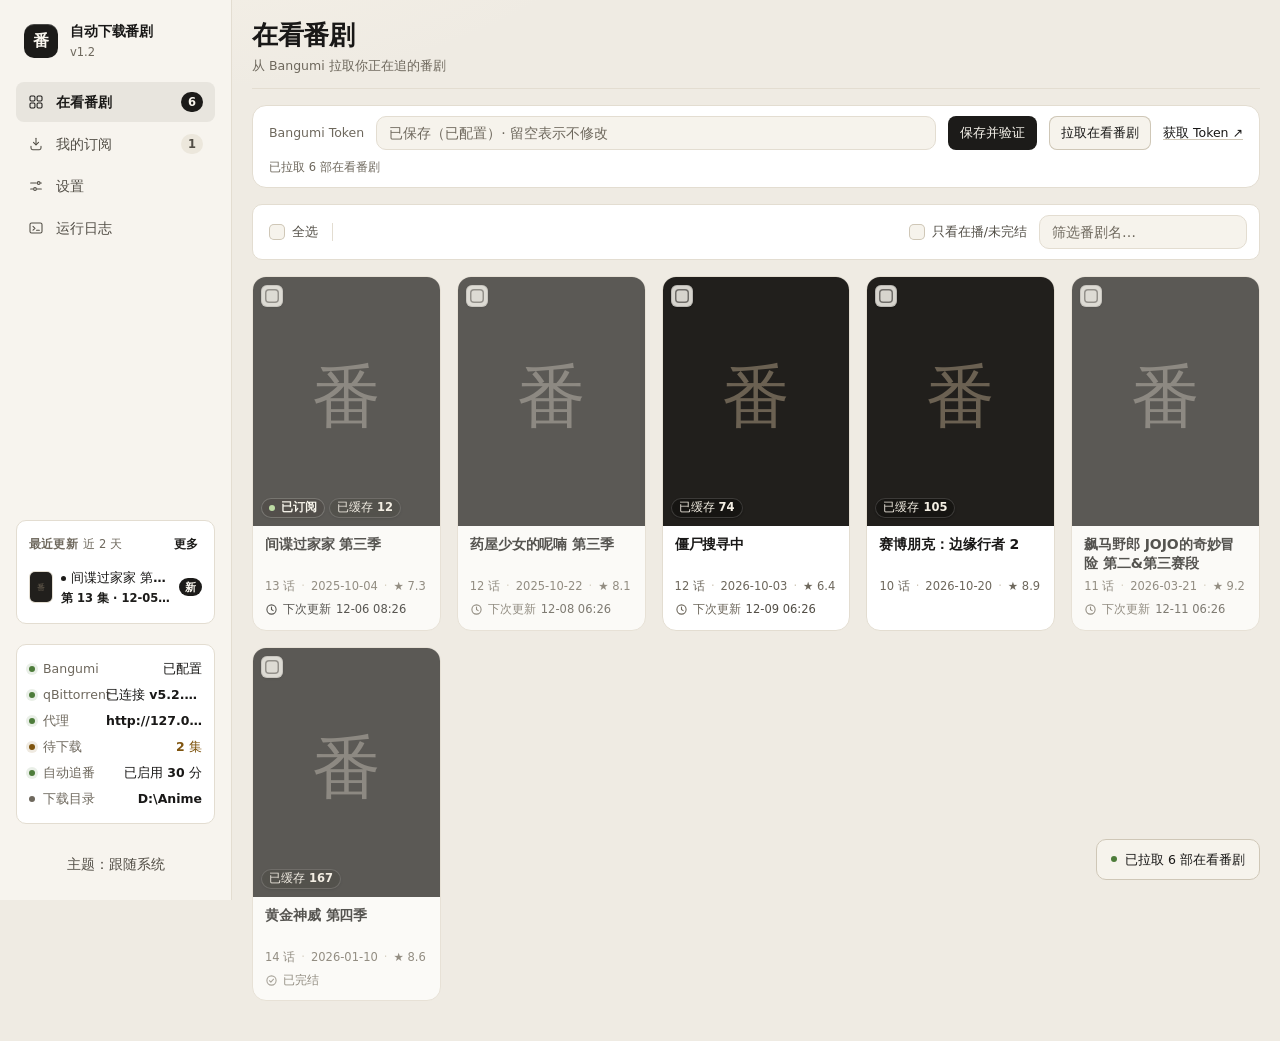
==== commit 3f118cfd: "feat(订阅设置): 加「筛选结果」面板，修改订阅改成整套弹窗并按订阅自动筛选 用户需求：修改订阅页面下方要显示筛选后的搜索结果、页面要能滚；资源站/限定字幕组/ 限定分辨率/字幕语言就是筛选条件；" ====
--- a/_probe/ui_fixture.html
+++ b/_probe/ui_fixture.html
@@ -256,13 +256,13 @@
   </main>
 </div>
 
-<!-- ============ 「最近更新」弹窗：侧栏点「更多」打开，最多 50 条 ============ -->
+<!-- ============ 「最近更新」弹窗：侧栏点「更多」打开，最多 50 条自动下载记录 ============ -->
 <div class="modal-backdrop" id="updates-modal" hidden>
   <div class="modal updates-modal" role="dialog" aria-modal="true" aria-labelledby="updates-title">
     <header class="updates-head">
       <div>
         <h2 id="updates-title">最近更新</h2>
-        <p class="updates-sub" id="updates-sub">按最近一集的播出时间排序</p>
+        <p class="updates-sub" id="updates-sub">自动追番自动添加的下载</p>
       </div>
       <button type="button" class="icon-btn" id="updates-close" title="关闭"><svg viewBox="0 0 24 24" aria-hidden="true"><path d="M6.5 6.5l11 11M17.5 6.5l-11 11"/></svg></button>
     </header>
@@ -290,11 +290,13 @@
 
     <!-- 资源列表 -->
     <div class="tab-body" id="tab-res">
-      <!-- 手动搜索：自动搜索搜不到、或想指定某条资源时自己给关键词；加订阅时会把词记住，之后自动追新也用它 -->
+      <!-- 手动搜索：这里的词就是「联网搜索用哪个关键词」的唯一来源。
+           留空 = 按番剧名/别名搜；点「手动搜索」或用回车 = 用这里的词联网重搜（也是联网刷新入口）。
+           加入订阅会把词记住，之后自动追新也只用它。 -->
       <div class="manual-search">
-        <input id="f-keyword" placeholder="手动搜索关键词，回车即搜（可带字幕组名，如「ANi 药屋少女的呢喃」）">
-        <button type="button" class="btn" id="btn-keyword-search">手动搜索</button>
-        <button type="button" class="btn btn-sm" id="btn-keyword-reset" hidden>恢复自动搜索</button>
+        <input id="f-keyword" placeholder="搜索关键词：留空＝按番剧名/别名联网搜索（可带字幕组名，如「ANi 药屋少女的呢喃」）">
+        <button type="button" class="btn" id="btn-keyword-search" title="用搜索框里的关键词联网搜索（留空＝按番剧名/别名）">手动搜索</button>
+        <button type="button" class="btn btn-sm" id="btn-keyword-reset" hidden title="清空关键词，按番剧名/别名联网重搜">恢复自动搜索</button>
       </div>
       <div class="filters">
         <label class="filter"><span>资源站</span>
@@ -324,8 +326,8 @@
           </select></label>
         <label class="check" title="关掉后显示所有季度（含上一季）的资源"><input type="checkbox" id="f-season" checked><span>只看本季</span></label>
         <!-- 右侧动作成组：整行换行时也贴右，不会掉到下一行最左边 -->
+        <!-- 联网刷新已并入上方搜索框的「手动搜索」（留空＝按番剧名/别名联网搜索），这里不再单独放按钮 -->
         <div class="filters-actions">
-          <button type="button" class="btn btn-sm" id="btn-research">重新搜索</button>
           <!-- 筛选完可直接订阅：优先用表里点选的那条资源；没点选则用「订阅设置」里选的集数 -->
           <button type="button" class="btn btn-primary" id="btn-sub-add-res">加入订阅</button>
         </div>
@@ -444,8 +446,8 @@
         </div>
         <div class="form-cell">
           <label for="s-keyword">自定义搜索词</label>
-          <input id="s-keyword" placeholder="留空 = 按番剧名/别名自动搜索">
-          <span class="field-tip" id="s-keyword-tip">留空＝按番剧名/别名搜索；手动搜索的词会自动填进来</span>
+          <input id="s-keyword" placeholder="留空 = 按番剧名/别名搜索">
+          <span class="field-tip" id="s-keyword-tip">留空＝按番剧名/别名搜索；在资源列表上方的搜索框点「手动搜索」会自动填进来</span>
         </div>
         <div class="form-cell span-2">
           <label for="s-folder">下载目录</label>
@@ -454,6 +456,36 @@
       </div>
 
       <div class="sub-preview" id="s-preview"></div>
+
+      <!-- 筛选结果：把上面四个限定条件（资源站 / 限定字幕组 / 限定分辨率 / 字幕语言）当筛选条，
+           本地筛出「按这些条件会下到什么」，只展示不操作（要下载去「资源列表」页签点行内「下载」）。
+           整页可滚动，这张表自己限高（.sub-results-wrap），底下按钮吸底。 -->
+      <section class="sub-results" id="sub-results">
+        <div class="sub-results-head">
+          <span class="sub-results-title">筛选结果 <span class="muted" id="sub-results-count"></span></span>
+          <label class="check" title="合集不会自动下载；勾上只是让它在结果里也列出来"><input type="checkbox" id="s-batch"><span>含合集</span></label>
+          <span class="muted small" id="sub-results-hint">按上面的资源站 / 字幕组 / 分辨率 / 语言实时筛选；与「资源列表」的筛选互不影响</span>
+        </div>
+        <div class="table-wrap sub-results-wrap">
+          <table class="data-table" id="sub-res-table">
+            <thead>
+              <tr>
+                <!-- 列宽沿用资源列表的 .col-* 规则，两处看起来才像同一张表 -->
+                <th class="col-src">资源站</th>
+                <th class="col-group">字幕组</th>
+                <th class="col-title">标题</th>
+                <th class="col-lang">语言</th>
+                <th class="col-res">分辨率</th>
+                <th class="col-ep num">集数</th>
+                <th class="col-size num">大小</th>
+                <th class="col-time">发布</th>
+              </tr>
+            </thead>
+            <tbody id="sub-res-body"></tbody>
+          </table>
+        </div>
+        <div class="empty small" id="sub-res-empty" hidden></div>
+      </section>
 
       <div class="sub-actions">
         <button type="button" class="btn btn-primary" id="btn-sub-add">加入订阅</button>
@@ -503,6 +535,8 @@
       </div>
       <div class="updates-body">
         <div id="batch-rules" class="batch-rules"></div>
+        <!-- 字幕组候选为空时的说明（勾选的番还没预热过就别让用户猜） -->
+        <p class="muted small batch-group-hint" id="batch-group-hint" hidden></p>
         <div class="panel-actions">
           <button type="button" class="btn btn-sm" id="batch-add-rule">添加订阅规则</button>
           <span class="muted small" id="batch-hint">优先级从上到下；合集不会自动下载，只会下最新一集，之后自动追新</span>
@@ -660,6 +694,10 @@
                tip: `已更新：第 13 集 · ${da.getFullYear()}-${mda}（${wdA}）· 北京时间\n下次更新：${d.getFullYear()}-${md}（${wd}） · 北京时间\n电视台：TOKYO MX\n数据来源：bangumi-data（每天刷新）` };
     })(),
   };
+
+  // 给测试脚本留个口子：可以在页面里改 subscription（例如临时塞一个 custom_keyword，
+  // 验证「打开弹窗时用订阅里存的关键词联网搜索」）
+  window.__mock = { subscription, resources, subjects };
 
   // ---- 待下载队列（qBittorrent 掉线期间攒下的）----
   // 可变：点「立即补下载」/ 侧栏那一行时 mock 会把队列清空，用来验证「恢复后提示」
@@ -803,6 +841,23 @@
       return Promise.resolve(json({ ok: true, result: { checked: 1, downloaded: 1, elapsed: 6.2,
         details: [{ subject_id: 498378, name: '间谍过家家 第三季', found: 42, downloaded: 1 }] } }));
     }
+    // /api/search：把手动搜索词原样回声（真后端会返回 search_keyword / strategy），
+    // 这样 mock 页面也能验证「搜索框里的词就是联网搜索用的那个词」
+    if (path === '/api/search') {
+      const base = responses['/api/search'];
+      const kw = String((sent && sent.keyword) || '').trim();
+      const data = Object.assign({}, base);
+      data.cached = false;
+      if (kw) {
+        data.strategy = `手动关键词「${kw}」`;
+        data.search_keyword = kw;
+        data.keywords_used = Object.keys(base.source_status || {}).reduce((acc, sid) => {
+          acc[sid] = [kw];
+          return acc;
+        }, {});
+      }
+      return Promise.resolve(json(data));
+    }
     // 待下载队列：补下载 / 删除（mock 里点一下就「qBittorrent 恢复」，队列清空）
     if (path === '/api/queue/flush') {
       const n = queueItems.length;
--- a/app/web/styles.css
+++ b/app/web/styles.css
@@ -1058,7 +1058,8 @@
 .col-group  { width: 114px; }
 .col-lang   { width: 62px; }
 .col-res    { width: 54px; }
-.col-ep     { width: 44px; }
+/* 集数要放得下「剧场版」「合集 12+」这类文字，不只是两三位数字 */
+.col-ep     { width: 68px; }
 .col-size   { width: 66px; }
 .col-seed   { width: 54px; }
 .col-time   { width: 112px; }
@@ -1291,6 +1292,30 @@
 .sub-preview > * { display: inline-flex; align-items: center; gap: 4px; }
 .sub-preview b { color: var(--text); font-weight: 600; }
 .sub-preview .ellipsis { max-width: 40ch; }
+
+/* ---------- 订阅设置：「筛选结果」(只展示不操作) ---------- */
+/* 整页滚动：.tab-body 本来就有 overflow:auto，但它是 flex 子项，默认 min-height:auto
+   不肯缩，内容一高就顶出去而不是内部滚动 —— 这两条是滚动能成立的前提。 */
+#tab-sub { flex: 1 1 auto; min-height: 0; }
+.sub-results { margin-top: var(--sp-4); }
+.sub-results-head {
+  display: flex; align-items: center; gap: var(--sp-2) var(--sp-3); flex-wrap: wrap;
+  margin-bottom: var(--sp-2); font-size: var(--fs-meta); color: var(--text-3);
+}
+.sub-results-title { font-weight: 560; color: var(--text-2); }
+.sub-results-head .check { height: 32px; margin: 0; }
+.sub-results-head .muted { font-size: var(--fs-micro); }
+/* 结果表自己限高：表头本来就有 position:sticky，滚的是这张表，页面不会长到没边 */
+.sub-results-wrap { max-height: min(34vh, 320px); }
+.sub-res-row td { cursor: default; }
+/* 操作行放在结果表之后（不在滚动容器里做 sticky）：吸底会浮在结果表上面把它挡住，
+   页面整体滚动、滚到底就能看到「加入订阅 / 保存修改」，行为和以前一致。 */
+#tab-sub .sub-actions {
+  margin-top: var(--sp-4);
+  padding-top: var(--sp-3);
+  border-top: 1px solid var(--border);
+}
+
 .inline-state, .token-state { margin-top: var(--sp-2); font-size: var(--fs-meta); min-height: 1px; }
 .section-hint { margin-bottom: var(--sp-3); }
 
@@ -1511,6 +1536,9 @@
 .batch-modal .modal-backdrop, #batch-modal { align-items: start; }
 .batch-modal .updates-body { padding: var(--sp-4) var(--sp-5); }
 .batch-rules { display: flex; flex-direction: column; gap: var(--sp-2); }
+/* 字幕组候选为空时的说明行：和规则行贴紧，不抢按钮的注意力 */
+.batch-group-hint { margin: 6px 2px 0; color: var(--text-2); }
+.batch-group-hint[hidden] { display: none; }
 .batch-rule {
   display: grid;
   grid-template-columns: 34px 150px minmax(0, 1fr) 130px 130px auto;
